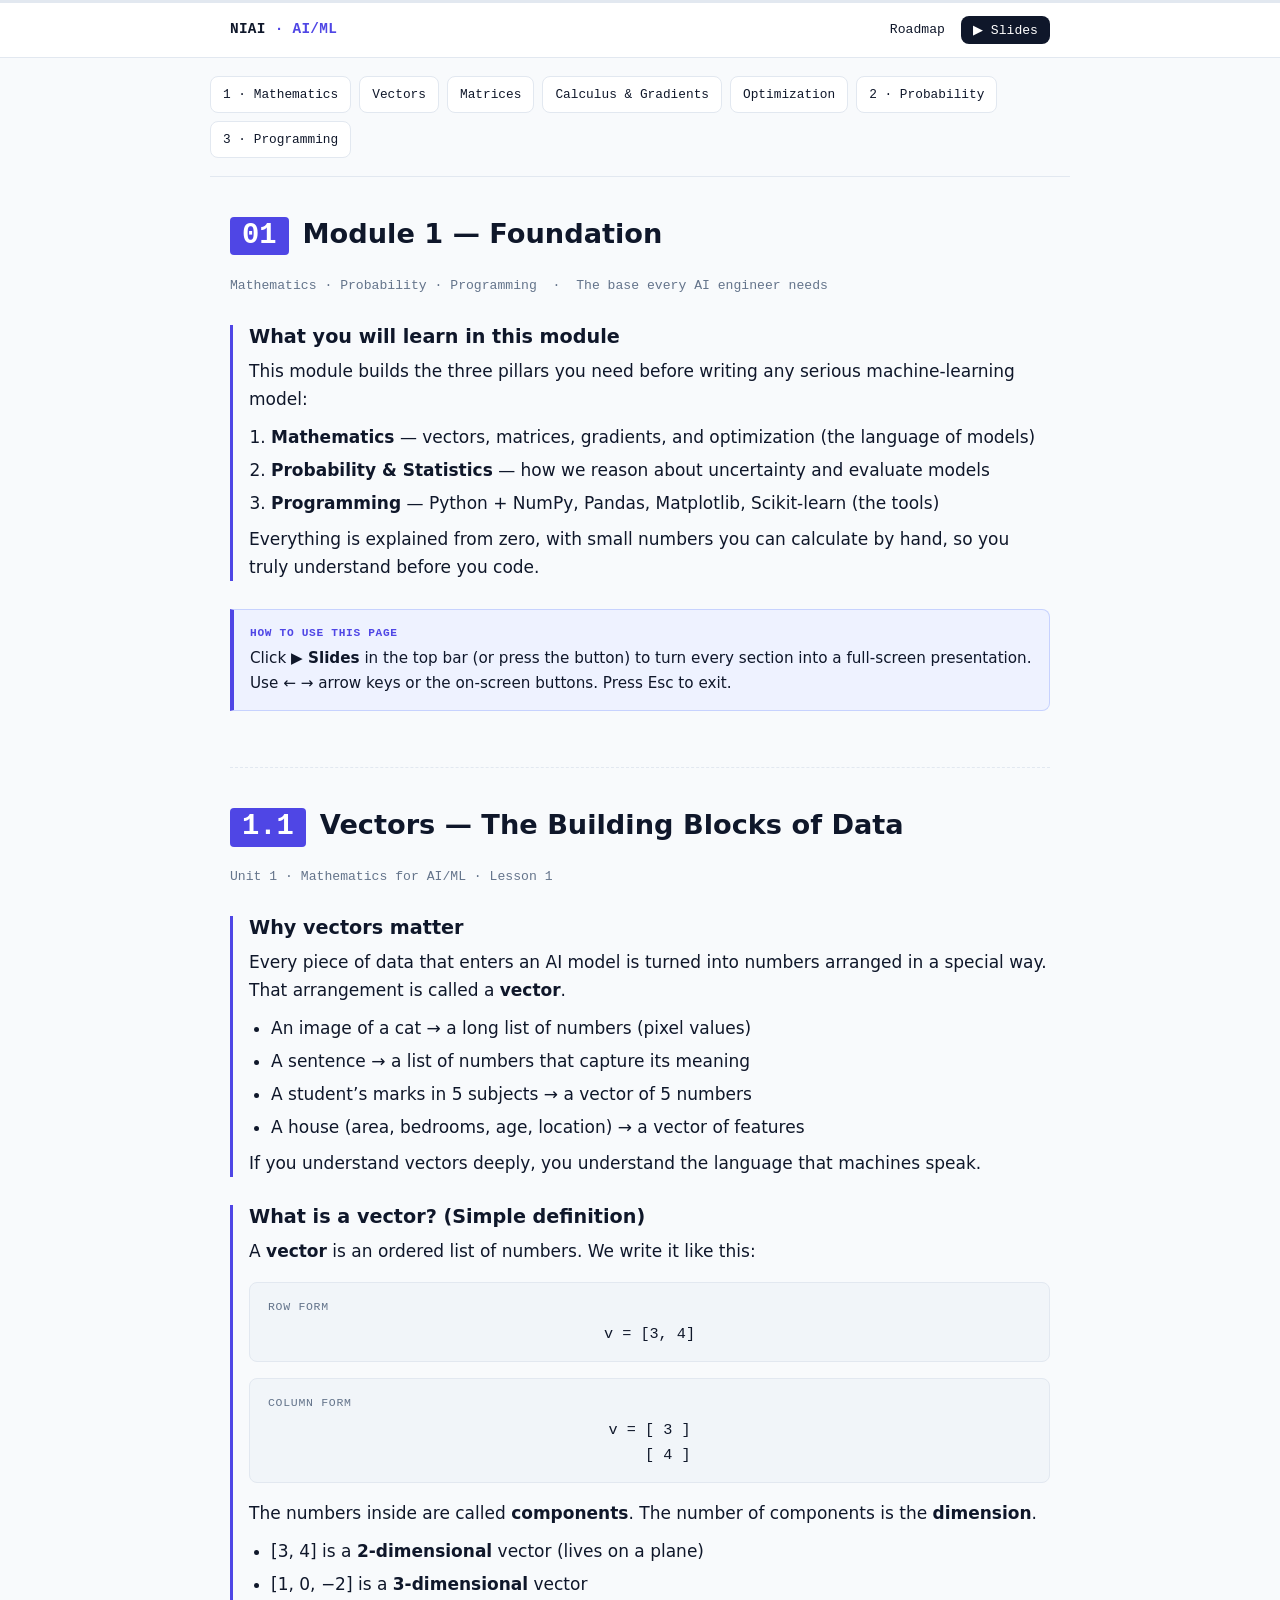
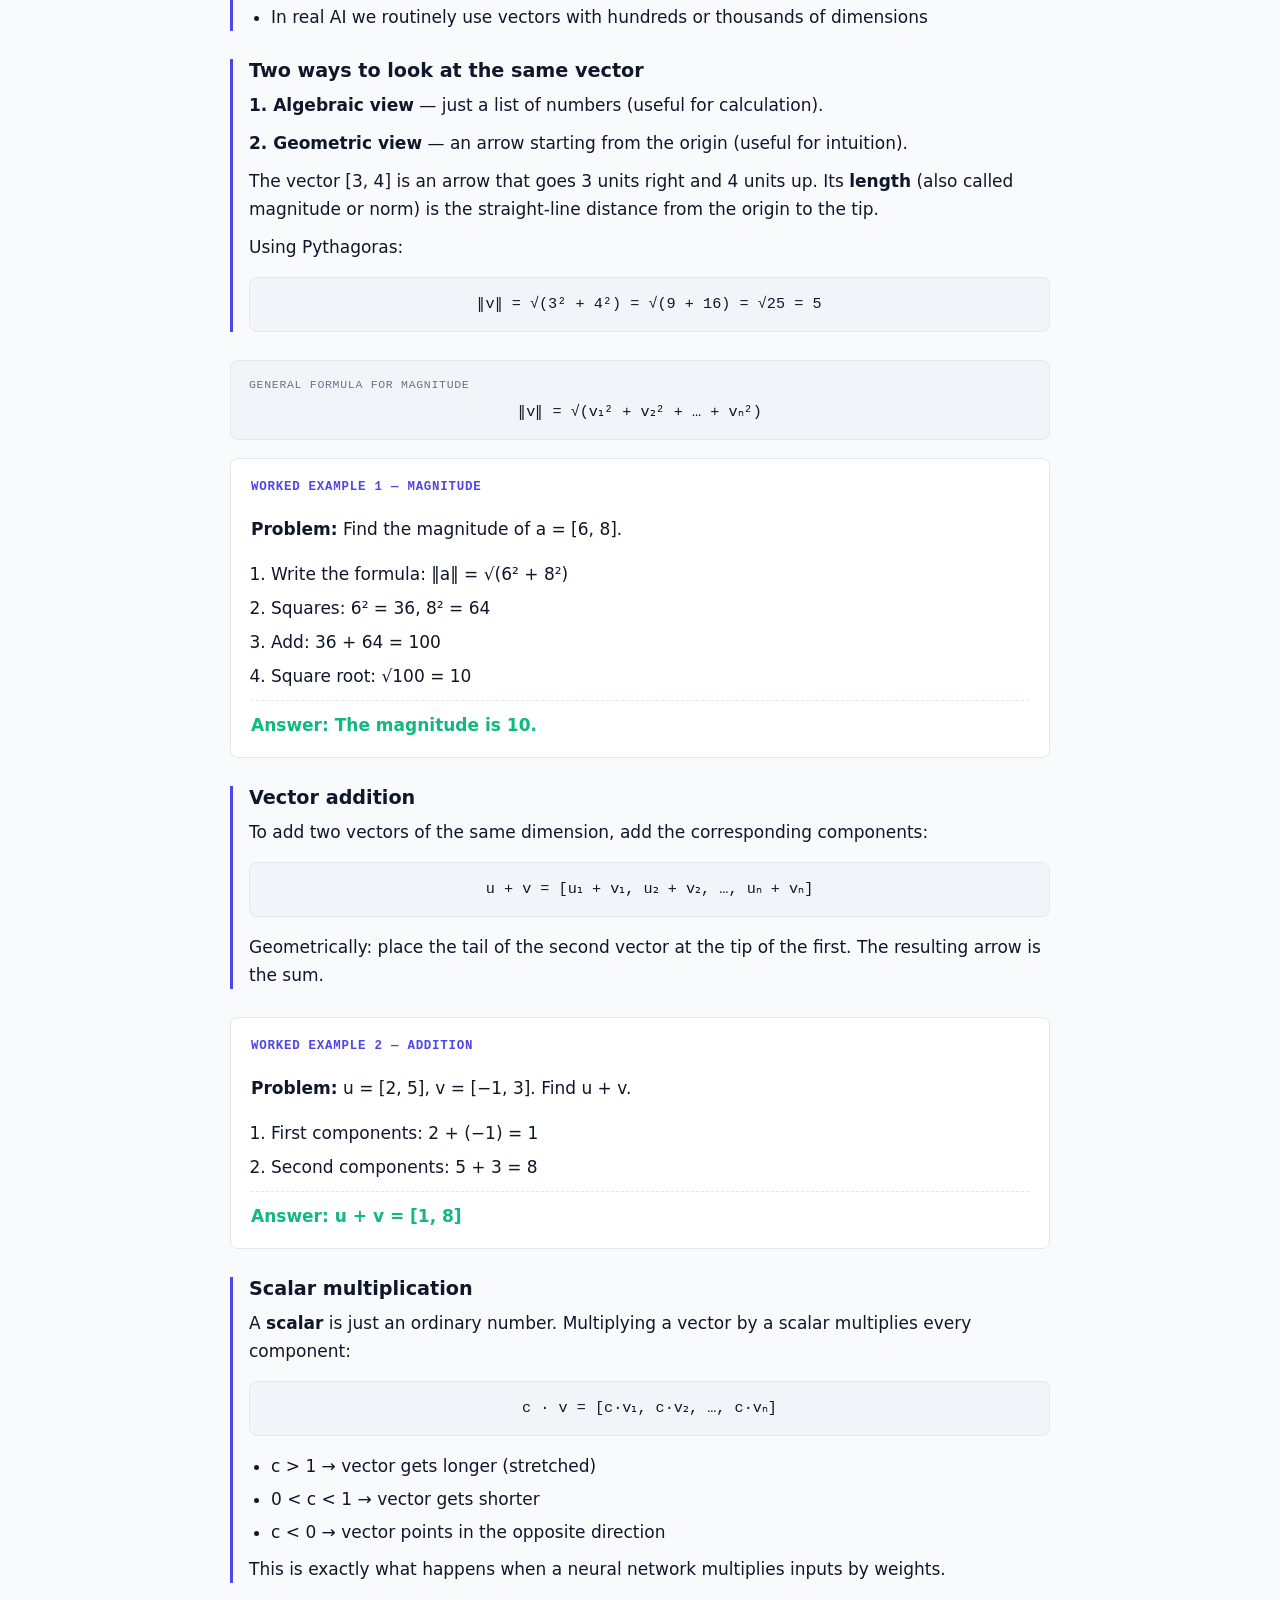
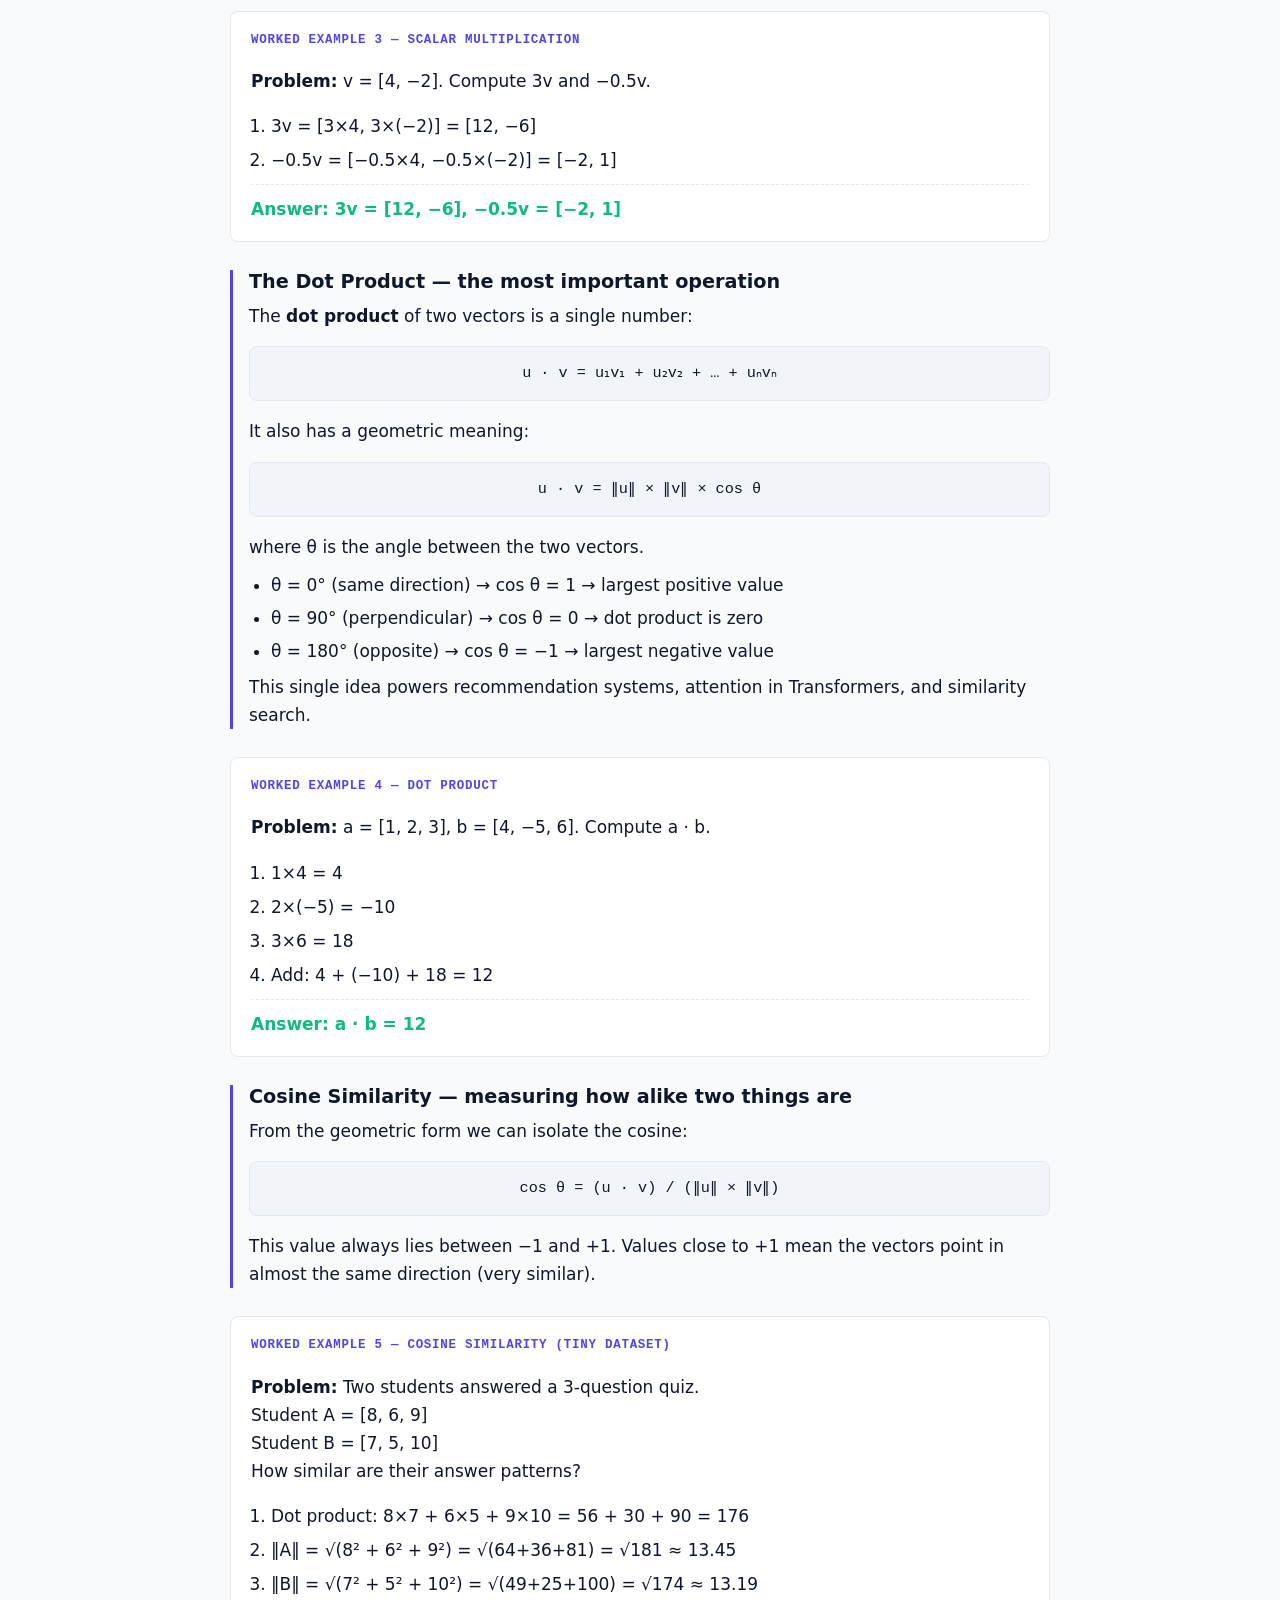
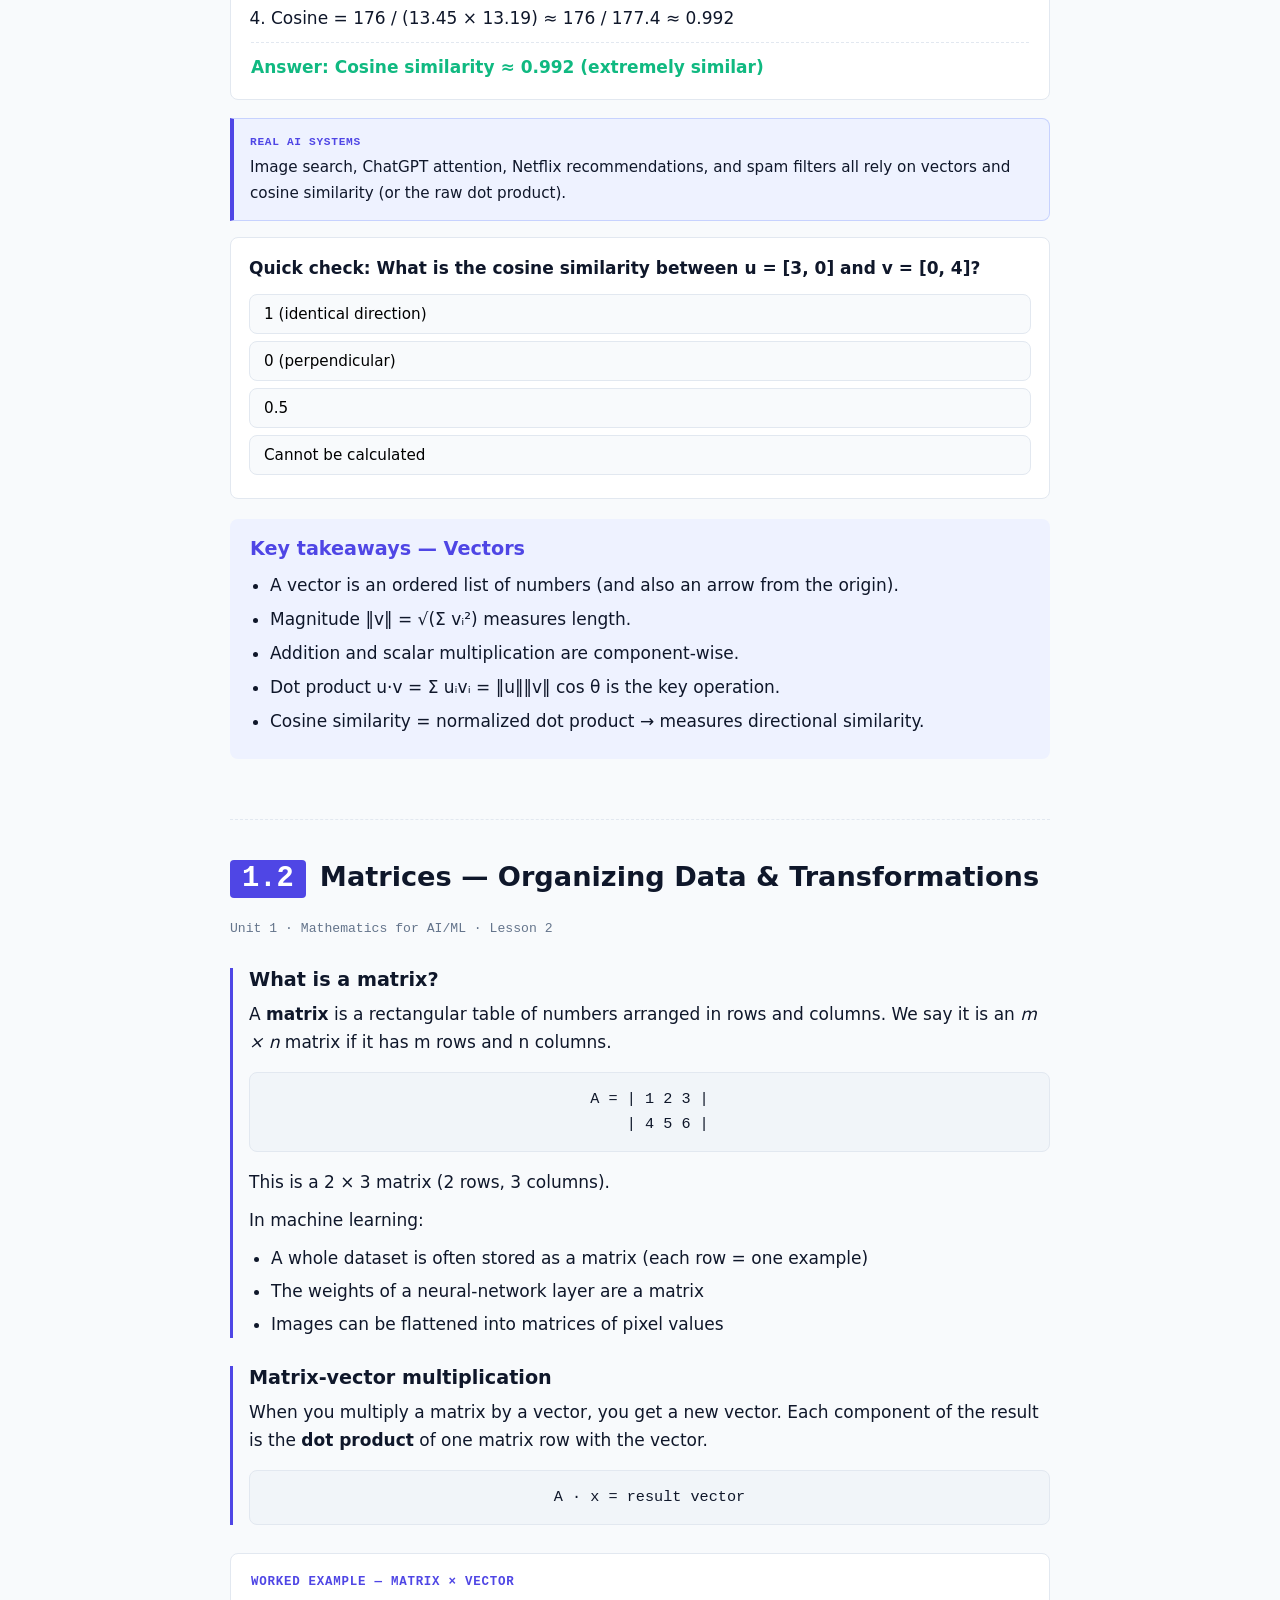
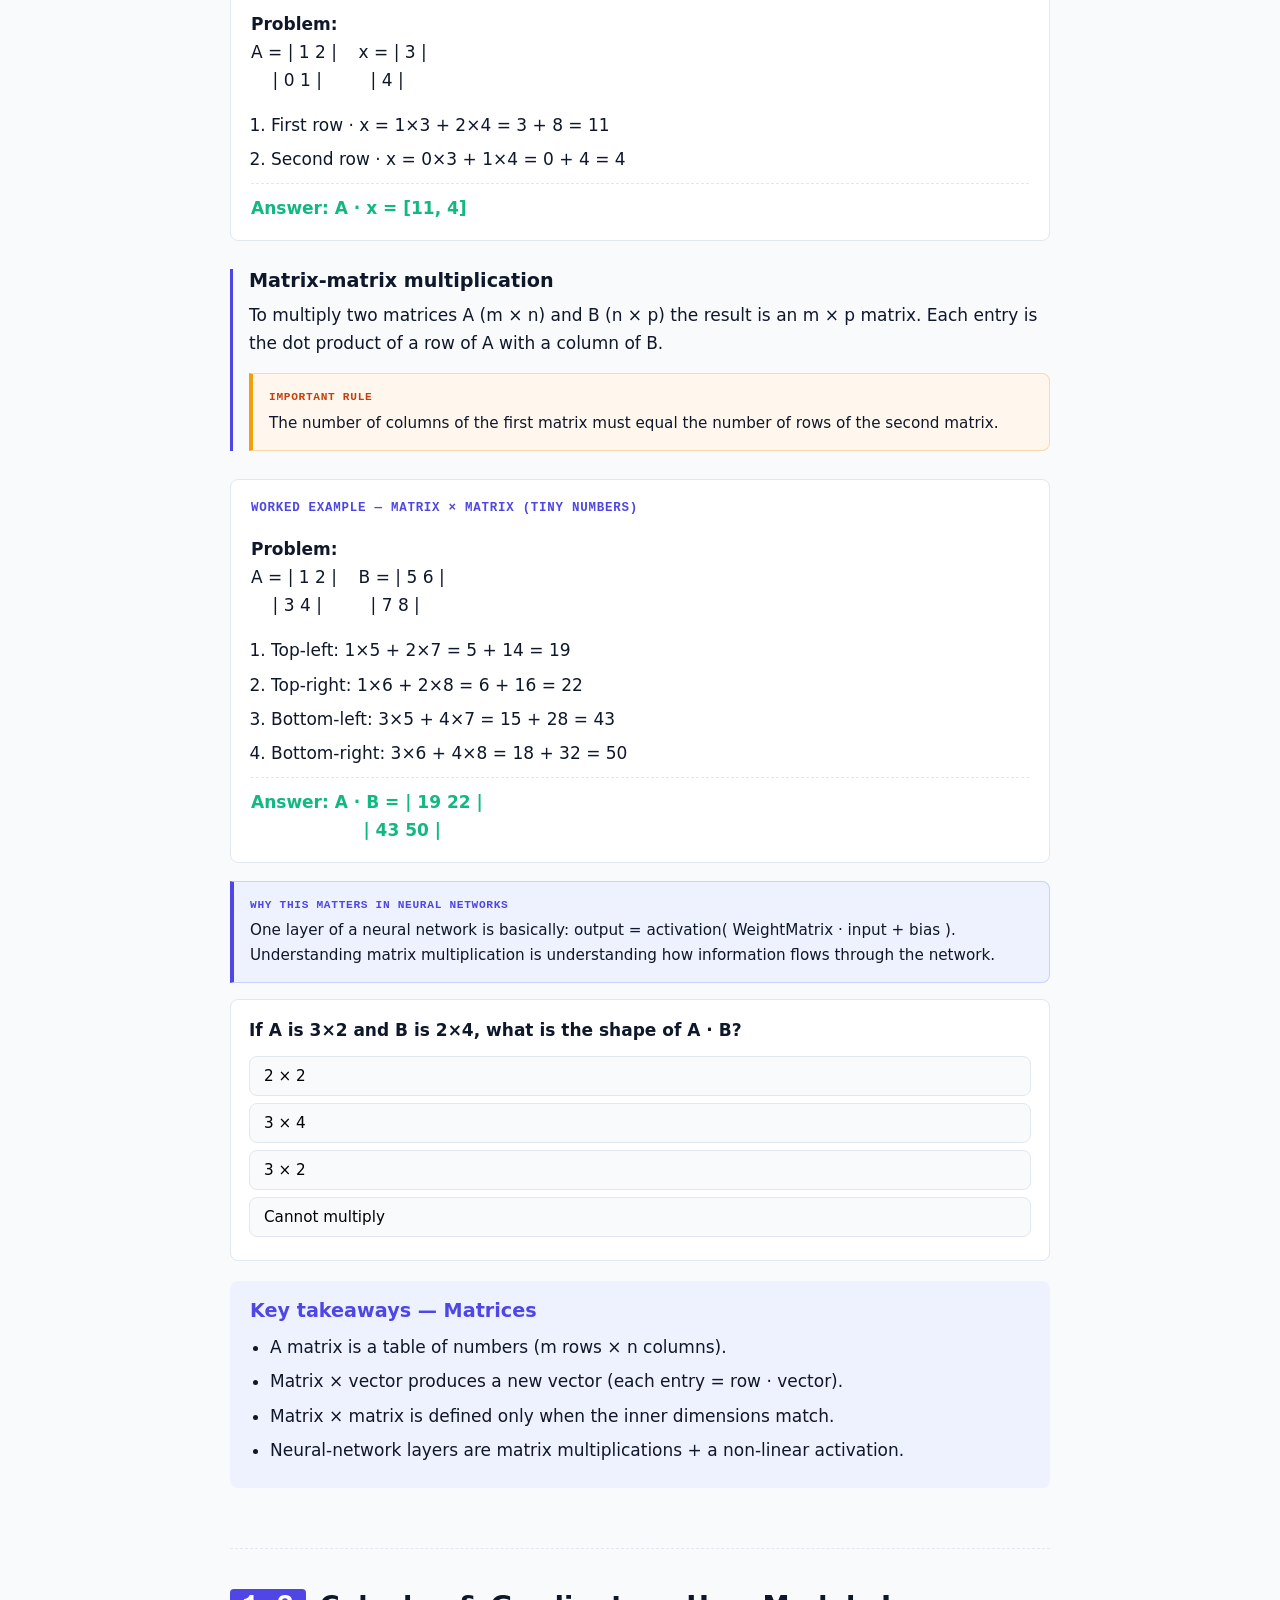
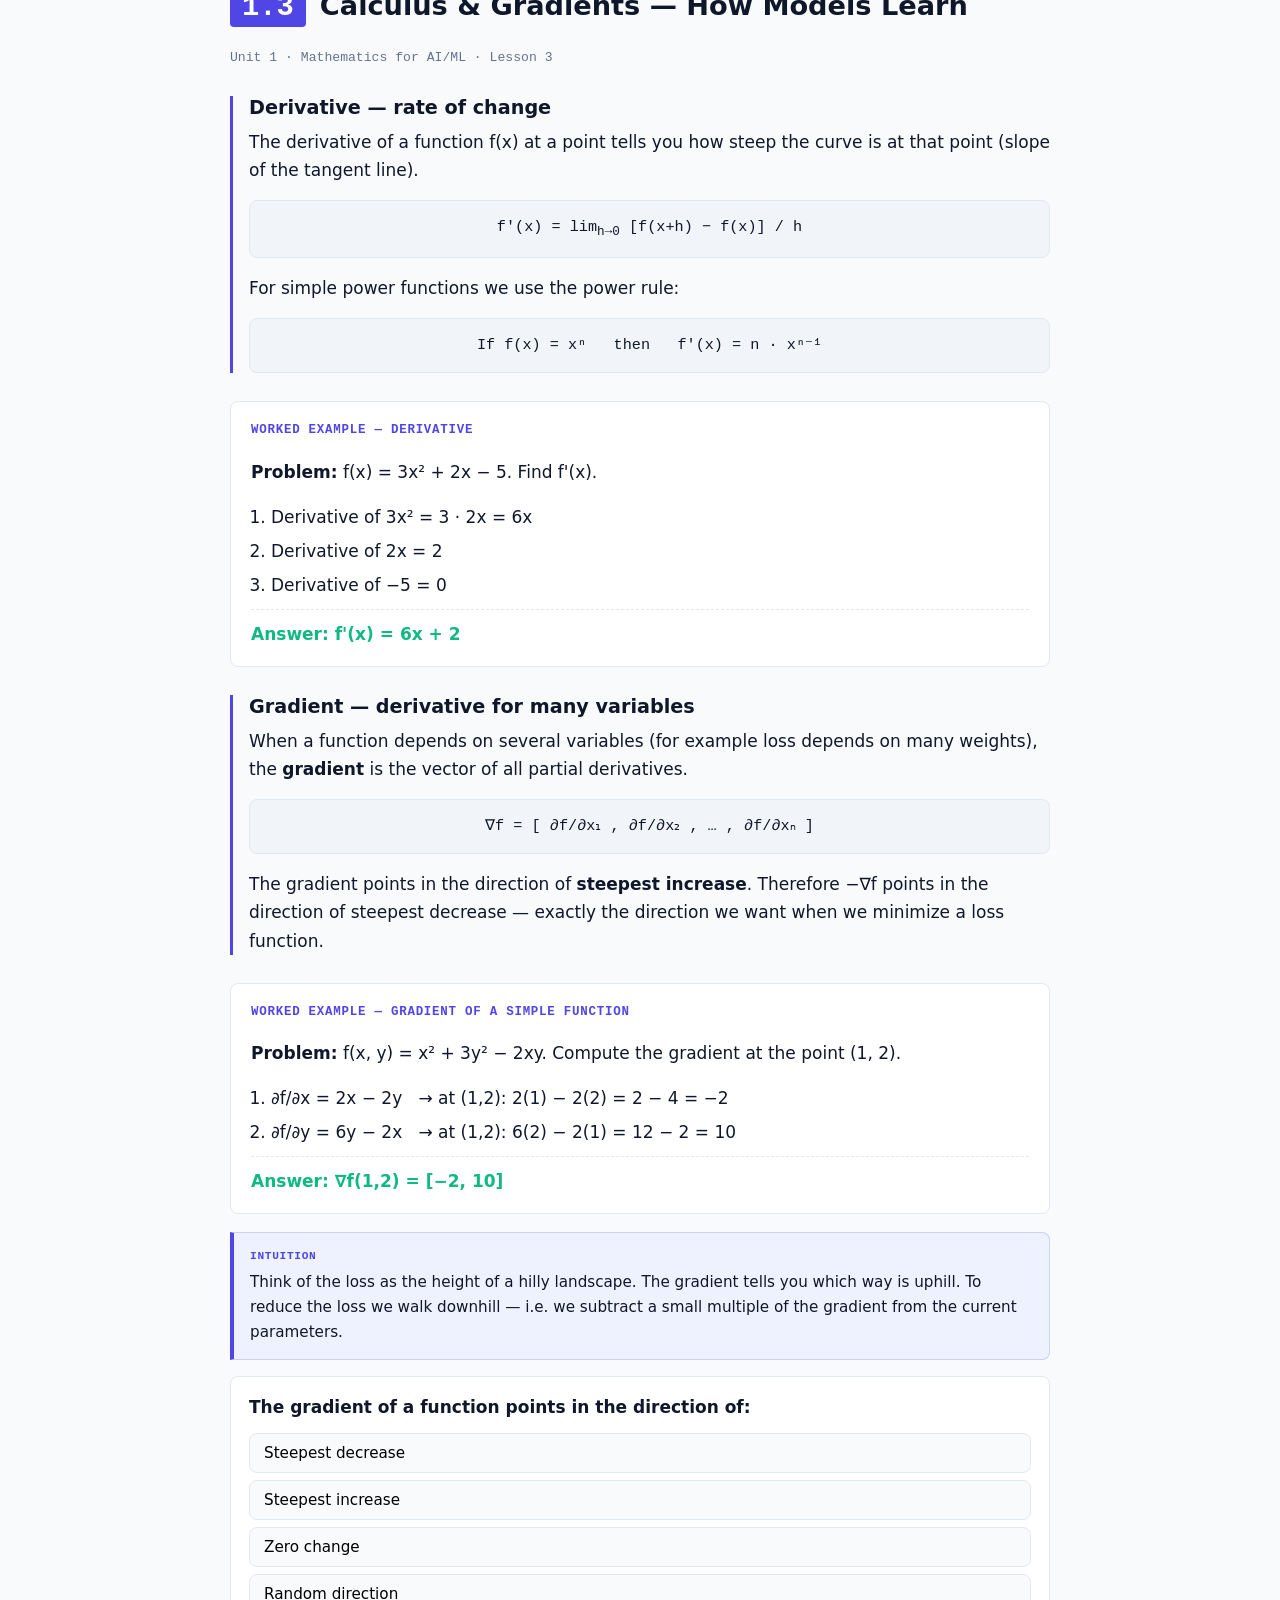
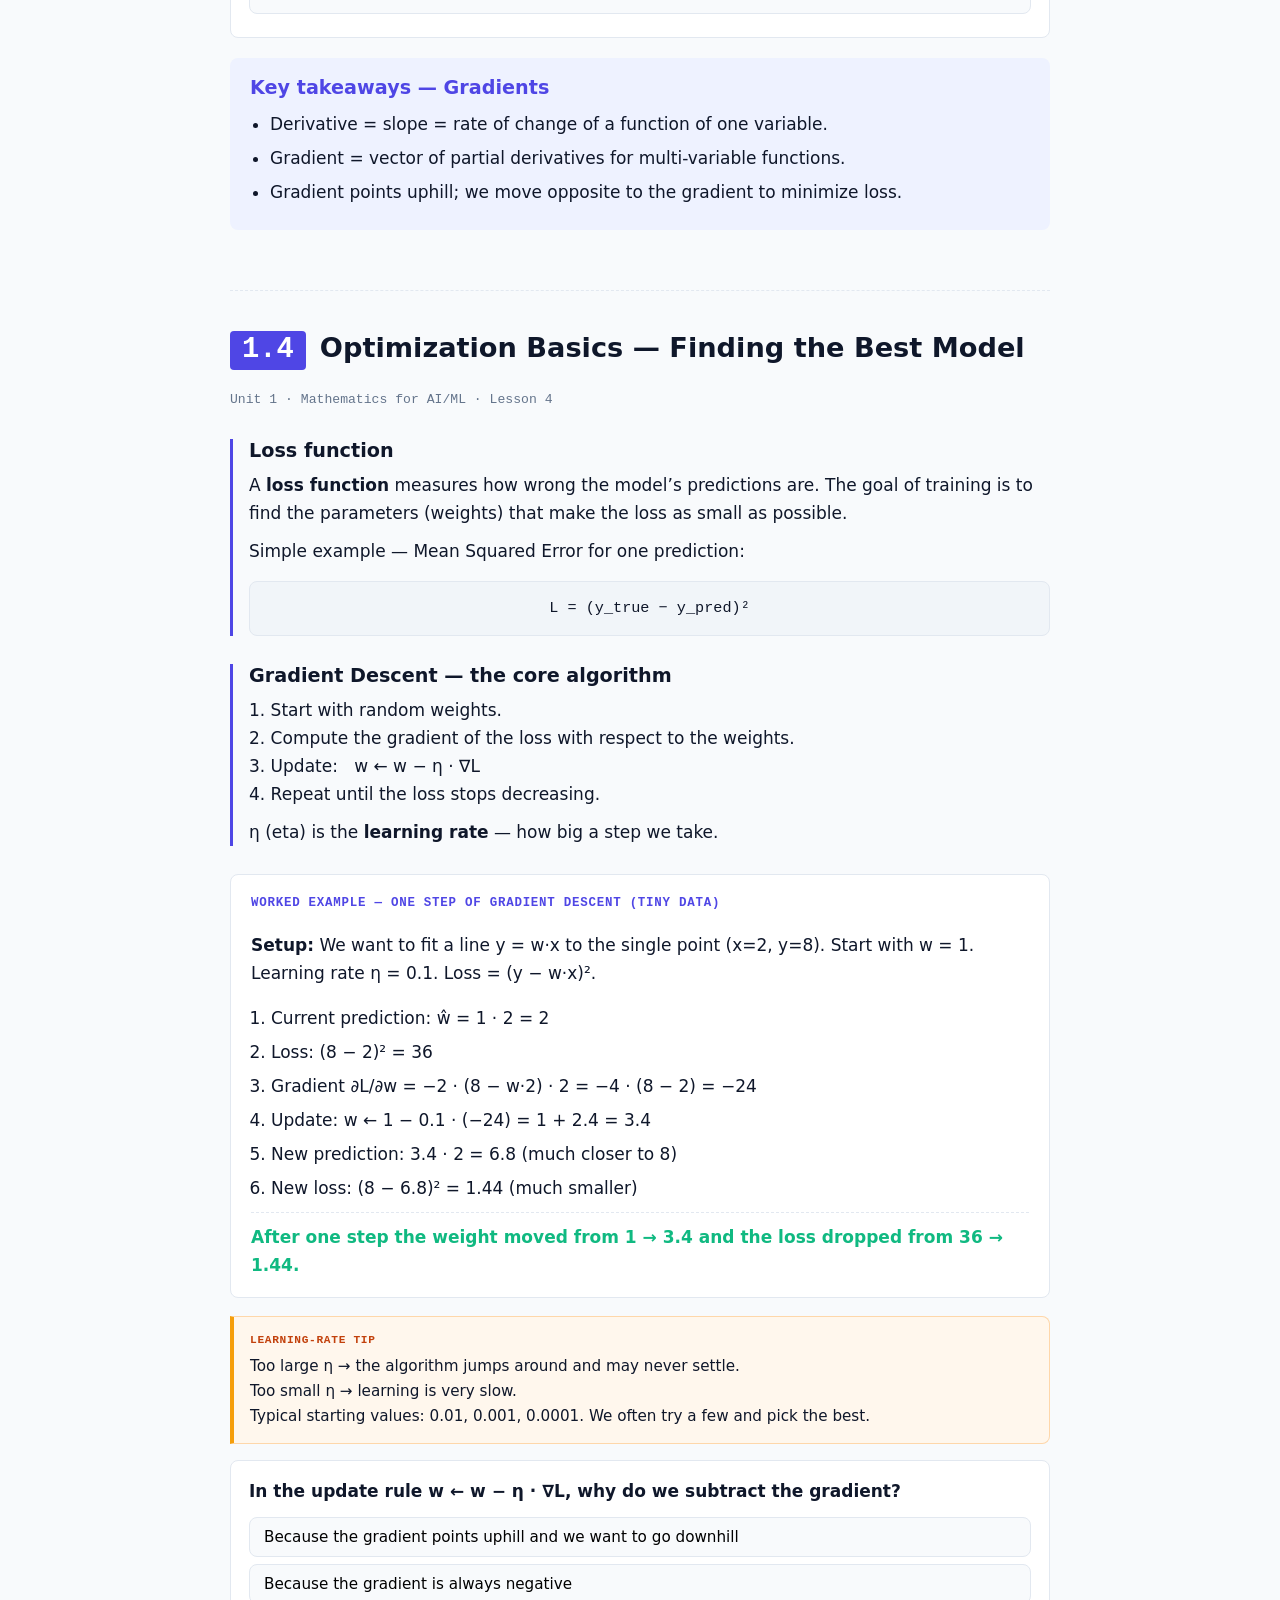
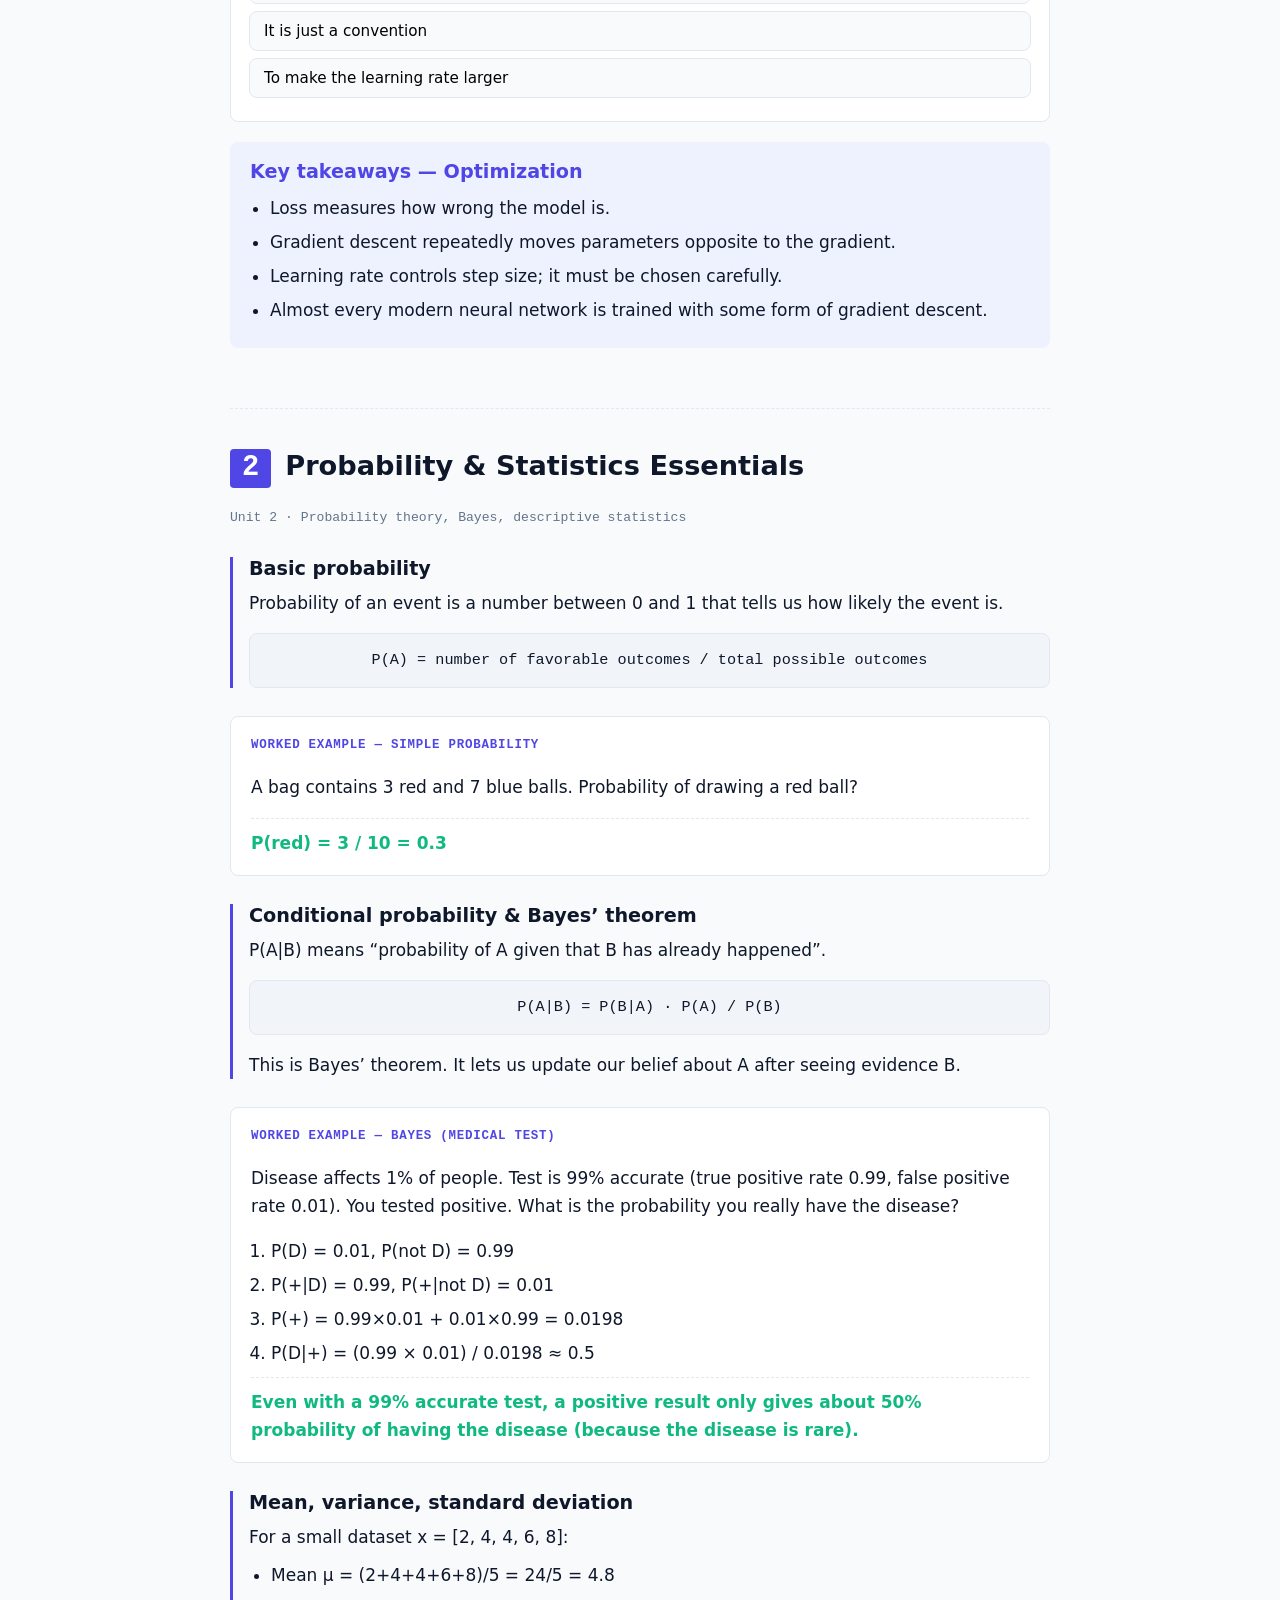
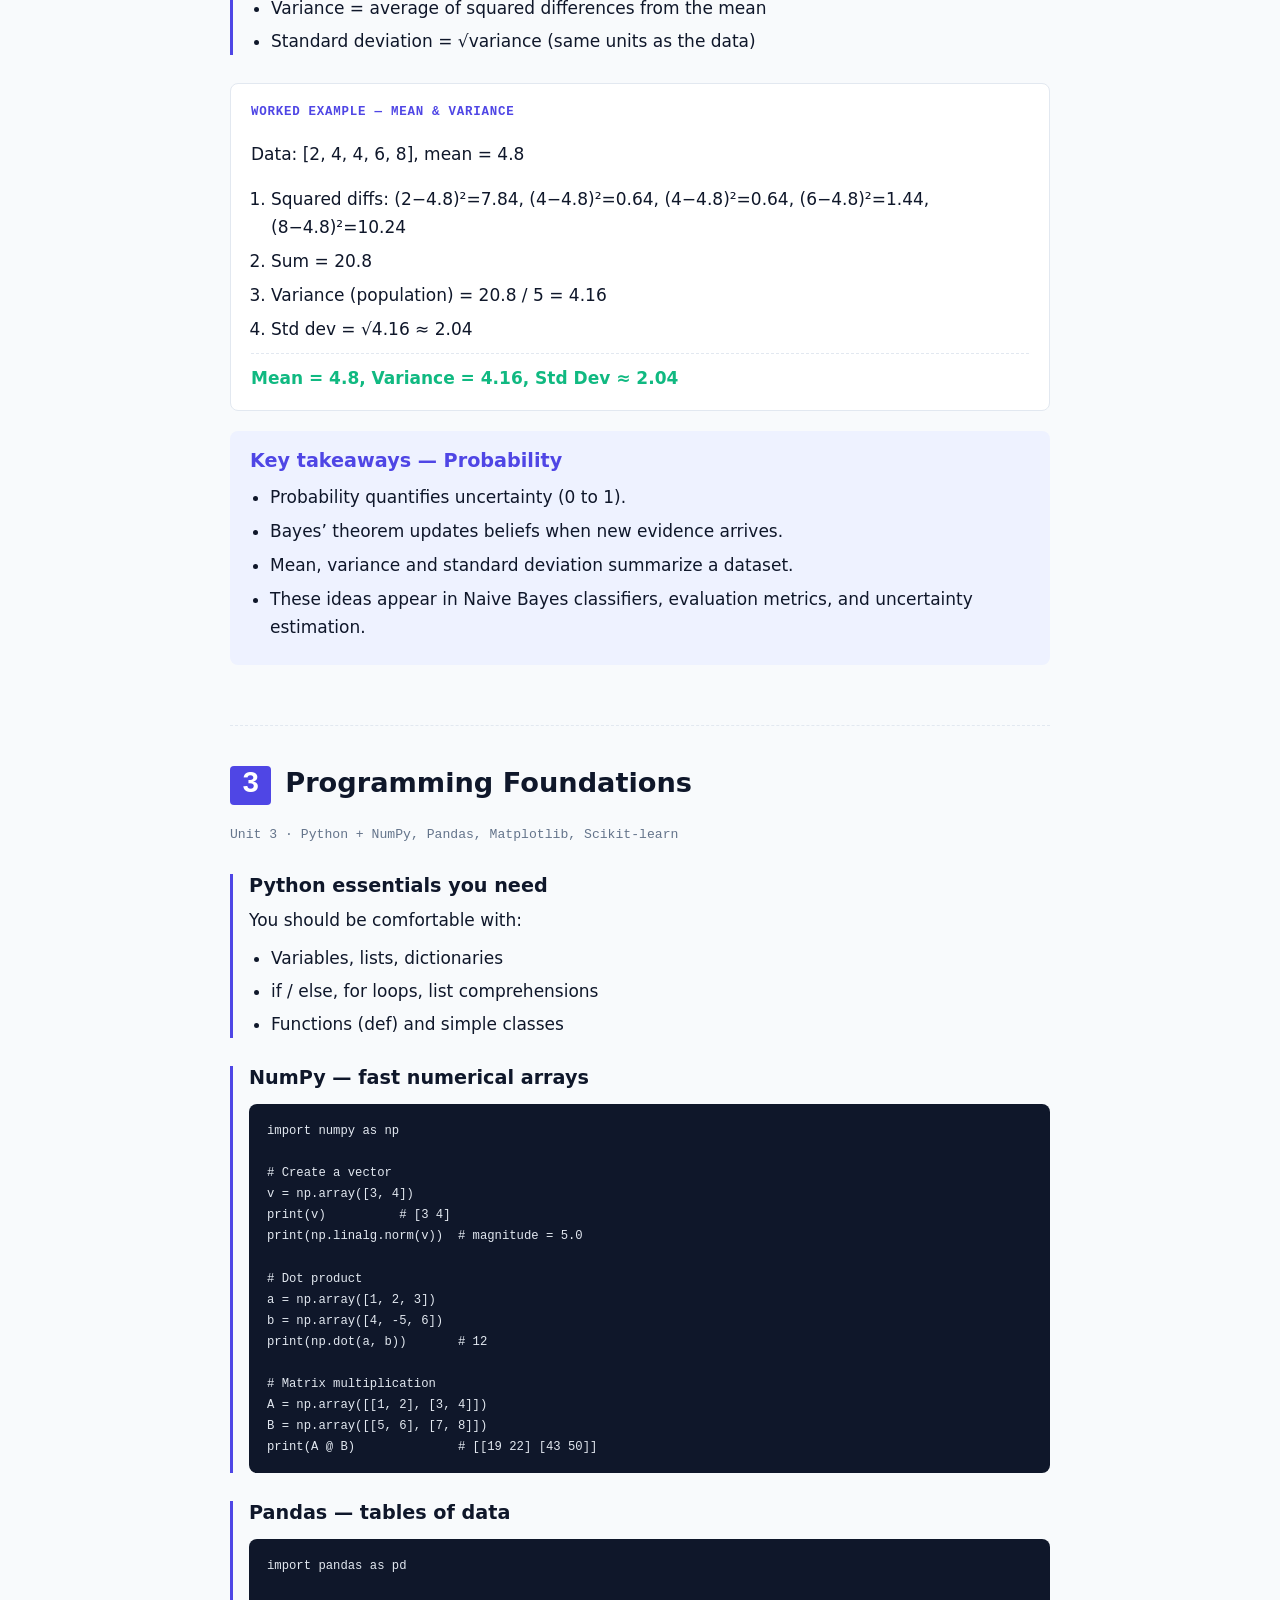
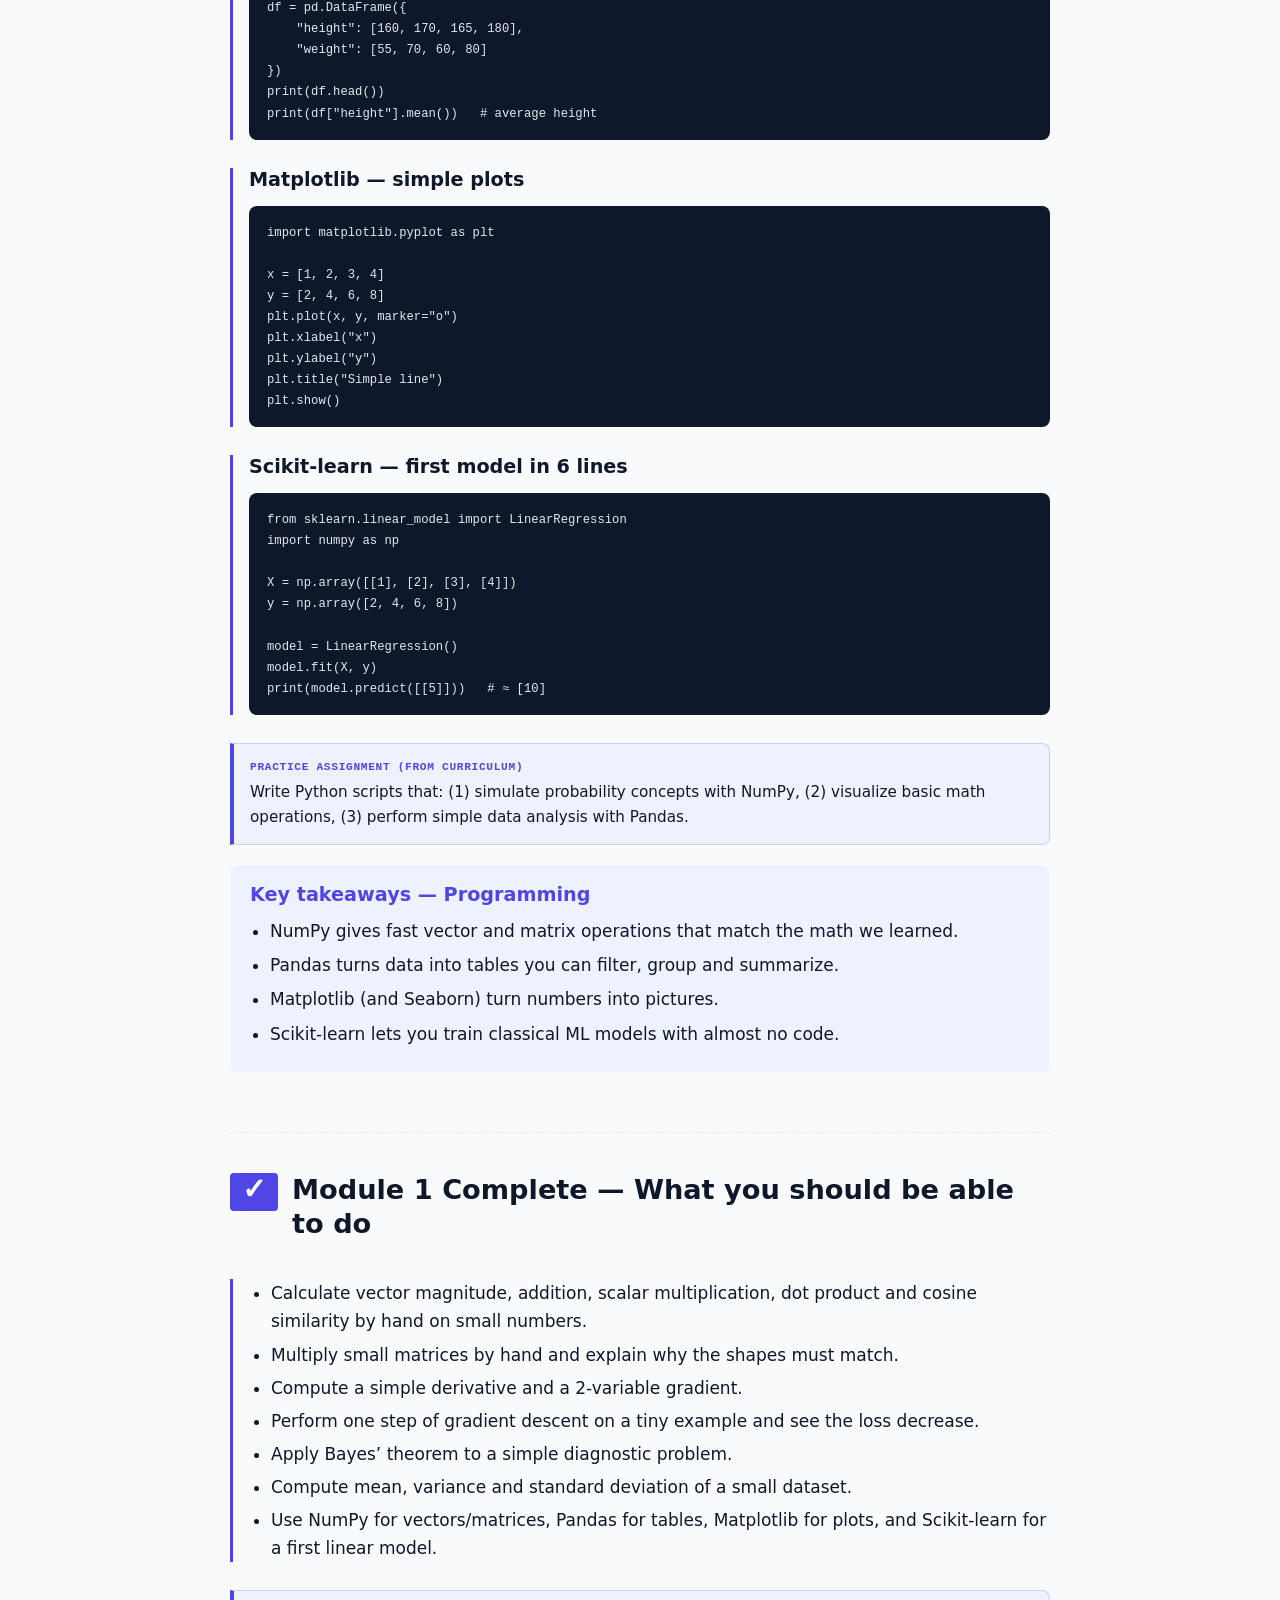
==== module1/index.html @ 9f404986 "Initial commit: NIAI AI/ML course Module 1 Foundation" ====
<!DOCTYPE html>
<html lang="en">
<head>
  <meta charset="UTF-8">
  <meta name="viewport" content="width=device-width, initial-scale=1.0">
  <title>Module 1 — Foundation | NIAI AI/ML Course</title>
  <meta name="description" content="Module 1 Foundation: Mathematics for AI/ML, Probability & Statistics, Programming Foundations. Detailed theory with numerical examples for beginners.">
  <link rel="stylesheet" href="../assets/css/style.css">
</head>
<body>

<div class="progress-track"><div class="progress-fill"></div></div>

<header class="topbar">
  <div class="wrap">
    <a class="brand" href="../index.html">NIAI<span> · AI/ML</span></a>
    <nav class="topnav">
      <a href="../index.html">Roadmap</a>
      <button class="topnav-btn" id="slideModeToggle">▶ Slides</button>
    </nav>
  </div>
</header>

<nav class="daynav wrap">
  <a href="#math">1 · Mathematics</a>
  <a href="#vectors">Vectors</a>
  <a href="#matrices">Matrices</a>
  <a href="#calculus">Calculus &amp; Gradients</a>
  <a href="#optimization">Optimization</a>
  <a href="#probability">2 · Probability</a>
  <a href="#programming">3 · Programming</a>
</nav>

<main class="wrap">

  <!-- ========== INTRO ========== -->
  <section class="day-section" id="math">
    <div class="day-head">
      <span class="day-num">01</span>
      <h2>Module 1 — Foundation</h2>
    </div>
    <p class="day-sub">Mathematics · Probability · Programming &nbsp;·&nbsp; The base every AI engineer needs</p>

    <div class="topic">
      <h3>What you will learn in this module</h3>
      <p>This module builds the three pillars you need before writing any serious machine-learning model:</p>
      <ol>
        <li><strong>Mathematics</strong> — vectors, matrices, gradients, and optimization (the language of models)</li>
        <li><strong>Probability &amp; Statistics</strong> — how we reason about uncertainty and evaluate models</li>
        <li><strong>Programming</strong> — Python + NumPy, Pandas, Matplotlib, Scikit-learn (the tools)</li>
      </ol>
      <p>Everything is explained from zero, with small numbers you can calculate by hand, so you truly understand before you code.</p>
    </div>

    <div class="callout">
      <span class="tag">How to use this page</span>
      Click <strong>▶ Slides</strong> in the top bar (or press the button) to turn every section into a full-screen presentation. Use ← → arrow keys or the on-screen buttons. Press Esc to exit.
    </div>
  </section>

  <!-- ========== VECTORS ========== -->
  <section class="day-section" id="vectors">
    <div class="day-head">
      <span class="day-num">1.1</span>
      <h2>Vectors — The Building Blocks of Data</h2>
    </div>
    <p class="day-sub">Unit 1 · Mathematics for AI/ML · Lesson 1</p>

    <div class="topic">
      <h3>Why vectors matter</h3>
      <p>Every piece of data that enters an AI model is turned into numbers arranged in a special way. That arrangement is called a <strong>vector</strong>.</p>
      <ul>
        <li>An image of a cat → a long list of numbers (pixel values)</li>
        <li>A sentence → a list of numbers that capture its meaning</li>
        <li>A student’s marks in 5 subjects → a vector of 5 numbers</li>
        <li>A house (area, bedrooms, age, location) → a vector of features</li>
      </ul>
      <p>If you understand vectors deeply, you understand the language that machines speak.</p>
    </div>

    <div class="topic">
      <h3>What is a vector? (Simple definition)</h3>
      <p>A <strong>vector</strong> is an ordered list of numbers. We write it like this:</p>
      <div class="formula">
        <span class="label">Row form</span>
        v = [3, 4]
      </div>
      <div class="formula">
        <span class="label">Column form</span>
        v = [ 3 ]<br>&nbsp;&nbsp;&nbsp;&nbsp;[ 4 ]
      </div>
      <p>The numbers inside are called <strong>components</strong>. The number of components is the <strong>dimension</strong>.</p>
      <ul>
        <li>[3, 4] is a <strong>2-dimensional</strong> vector (lives on a plane)</li>
        <li>[1, 0, −2] is a <strong>3-dimensional</strong> vector</li>
        <li>In real AI we routinely use vectors with hundreds or thousands of dimensions</li>
      </ul>
    </div>

    <div class="topic">
      <h3>Two ways to look at the same vector</h3>
      <p><strong>1. Algebraic view</strong> — just a list of numbers (useful for calculation).</p>
      <p><strong>2. Geometric view</strong> — an arrow starting from the origin (useful for intuition).</p>
      <p>The vector [3, 4] is an arrow that goes 3 units right and 4 units up. Its <strong>length</strong> (also called magnitude or norm) is the straight-line distance from the origin to the tip.</p>
      <p>Using Pythagoras:</p>
      <div class="formula">
        ‖v‖ = √(3² + 4²) = √(9 + 16) = √25 = 5
      </div>
    </div>

    <div class="formula">
      <span class="label">General formula for magnitude</span>
      ‖v‖ = √(v₁² + v₂² + … + vₙ²)
    </div>

    <div class="worked">
      <div class="title">Worked Example 1 — Magnitude</div>
      <p><strong>Problem:</strong> Find the magnitude of a = [6, 8].</p>
      <ol class="steps">
        <li>Write the formula: ‖a‖ = √(6² + 8²)</li>
        <li>Squares: 6² = 36, 8² = 64</li>
        <li>Add: 36 + 64 = 100</li>
        <li>Square root: √100 = 10</li>
      </ol>
      <div class="answer">Answer: The magnitude is 10.</div>
    </div>

    <div class="topic">
      <h3>Vector addition</h3>
      <p>To add two vectors of the same dimension, add the corresponding components:</p>
      <div class="formula">
        u + v = [u₁ + v₁, u₂ + v₂, …, uₙ + vₙ]
      </div>
      <p>Geometrically: place the tail of the second vector at the tip of the first. The resulting arrow is the sum.</p>
    </div>

    <div class="worked">
      <div class="title">Worked Example 2 — Addition</div>
      <p><strong>Problem:</strong> u = [2, 5], v = [−1, 3]. Find u + v.</p>
      <ol class="steps">
        <li>First components: 2 + (−1) = 1</li>
        <li>Second components: 5 + 3 = 8</li>
      </ol>
      <div class="answer">Answer: u + v = [1, 8]</div>
    </div>

    <div class="topic">
      <h3>Scalar multiplication</h3>
      <p>A <strong>scalar</strong> is just an ordinary number. Multiplying a vector by a scalar multiplies every component:</p>
      <div class="formula">
        c · v = [c·v₁, c·v₂, …, c·vₙ]
      </div>
      <ul>
        <li>c &gt; 1 → vector gets longer (stretched)</li>
        <li>0 &lt; c &lt; 1 → vector gets shorter</li>
        <li>c &lt; 0 → vector points in the opposite direction</li>
      </ul>
      <p>This is exactly what happens when a neural network multiplies inputs by weights.</p>
    </div>

    <div class="worked">
      <div class="title">Worked Example 3 — Scalar Multiplication</div>
      <p><strong>Problem:</strong> v = [4, −2]. Compute 3v and −0.5v.</p>
      <ol class="steps">
        <li>3v = [3×4, 3×(−2)] = [12, −6]</li>
        <li>−0.5v = [−0.5×4, −0.5×(−2)] = [−2, 1]</li>
      </ol>
      <div class="answer">Answer: 3v = [12, −6], −0.5v = [−2, 1]</div>
    </div>

    <div class="topic">
      <h3>The Dot Product — the most important operation</h3>
      <p>The <strong>dot product</strong> of two vectors is a single number:</p>
      <div class="formula">
        u · v = u₁v₁ + u₂v₂ + … + uₙvₙ
      </div>
      <p>It also has a geometric meaning:</p>
      <div class="formula">
        u · v = ‖u‖ × ‖v‖ × cos θ
      </div>
      <p>where θ is the angle between the two vectors.</p>
      <ul>
        <li>θ = 0° (same direction) → cos θ = 1 → largest positive value</li>
        <li>θ = 90° (perpendicular) → cos θ = 0 → dot product is zero</li>
        <li>θ = 180° (opposite) → cos θ = −1 → largest negative value</li>
      </ul>
      <p>This single idea powers recommendation systems, attention in Transformers, and similarity search.</p>
    </div>

    <div class="worked">
      <div class="title">Worked Example 4 — Dot Product</div>
      <p><strong>Problem:</strong> a = [1, 2, 3], b = [4, −5, 6]. Compute a · b.</p>
      <ol class="steps">
        <li>1×4 = 4</li>
        <li>2×(−5) = −10</li>
        <li>3×6 = 18</li>
        <li>Add: 4 + (−10) + 18 = 12</li>
      </ol>
      <div class="answer">Answer: a · b = 12</div>
    </div>

    <div class="topic">
      <h3>Cosine Similarity — measuring how alike two things are</h3>
      <p>From the geometric form we can isolate the cosine:</p>
      <div class="formula">
        cos θ = (u · v) / (‖u‖ × ‖v‖)
      </div>
      <p>This value always lies between −1 and +1. Values close to +1 mean the vectors point in almost the same direction (very similar).</p>
    </div>

    <div class="worked">
      <div class="title">Worked Example 5 — Cosine Similarity (tiny dataset)</div>
      <p><strong>Problem:</strong> Two students answered a 3-question quiz.<br>
        Student A = [8, 6, 9]<br>
        Student B = [7, 5, 10]<br>
        How similar are their answer patterns?</p>
      <ol class="steps">
        <li>Dot product: 8×7 + 6×5 + 9×10 = 56 + 30 + 90 = 176</li>
        <li>‖A‖ = √(8² + 6² + 9²) = √(64+36+81) = √181 ≈ 13.45</li>
        <li>‖B‖ = √(7² + 5² + 10²) = √(49+25+100) = √174 ≈ 13.19</li>
        <li>Cosine = 176 / (13.45 × 13.19) ≈ 176 / 177.4 ≈ 0.992</li>
      </ol>
      <div class="answer">Answer: Cosine similarity ≈ 0.992 (extremely similar)</div>
    </div>

    <div class="callout">
      <span class="tag">Real AI systems</span>
      Image search, ChatGPT attention, Netflix recommendations, and spam filters all rely on vectors and cosine similarity (or the raw dot product).
    </div>

    <div class="mcq">
      <p class="q">Quick check: What is the cosine similarity between u = [3, 0] and v = [0, 4]?</p>
      <button class="mcq-opt" data-correct="false">1 (identical direction)</button>
      <button class="mcq-opt" data-correct="true">0 (perpendicular)</button>
      <button class="mcq-opt" data-correct="false">0.5</button>
      <button class="mcq-opt" data-correct="false">Cannot be calculated</button>
    </div>

    <div class="takeaways">
      <h3>Key takeaways — Vectors</h3>
      <ul>
        <li>A vector is an ordered list of numbers (and also an arrow from the origin).</li>
        <li>Magnitude ‖v‖ = √(Σ vᵢ²) measures length.</li>
        <li>Addition and scalar multiplication are component-wise.</li>
        <li>Dot product u·v = Σ uᵢvᵢ = ‖u‖‖v‖ cos θ is the key operation.</li>
        <li>Cosine similarity = normalized dot product → measures directional similarity.</li>
      </ul>
    </div>
  </section>

  <!-- ========== MATRICES ========== -->
  <section class="day-section" id="matrices">
    <div class="day-head">
      <span class="day-num">1.2</span>
      <h2>Matrices — Organizing Data &amp; Transformations</h2>
    </div>
    <p class="day-sub">Unit 1 · Mathematics for AI/ML · Lesson 2</p>

    <div class="topic">
      <h3>What is a matrix?</h3>
      <p>A <strong>matrix</strong> is a rectangular table of numbers arranged in rows and columns. We say it is an <em>m × n</em> matrix if it has m rows and n columns.</p>
      <div class="formula">
        A = | 1  2  3 |<br>
        &nbsp;&nbsp;&nbsp;&nbsp;| 4  5  6 |
      </div>
      <p>This is a 2 × 3 matrix (2 rows, 3 columns).</p>
      <p>In machine learning:</p>
      <ul>
        <li>A whole dataset is often stored as a matrix (each row = one example)</li>
        <li>The weights of a neural-network layer are a matrix</li>
        <li>Images can be flattened into matrices of pixel values</li>
      </ul>
    </div>

    <div class="topic">
      <h3>Matrix-vector multiplication</h3>
      <p>When you multiply a matrix by a vector, you get a new vector. Each component of the result is the <strong>dot product</strong> of one matrix row with the vector.</p>
      <div class="formula">
        A · x = result vector
      </div>
    </div>

    <div class="worked">
      <div class="title">Worked Example — Matrix × Vector</div>
      <p><strong>Problem:</strong><br>
        A = | 1  2 | &nbsp;&nbsp; x = | 3 |<br>
        &nbsp;&nbsp;&nbsp;&nbsp;| 0  1 | &nbsp;&nbsp;&nbsp;&nbsp;&nbsp;&nbsp;&nbsp;&nbsp;| 4 |</p>
      <ol class="steps">
        <li>First row · x = 1×3 + 2×4 = 3 + 8 = 11</li>
        <li>Second row · x = 0×3 + 1×4 = 0 + 4 = 4</li>
      </ol>
      <div class="answer">Answer: A · x = [11, 4]</div>
    </div>

    <div class="topic">
      <h3>Matrix-matrix multiplication</h3>
      <p>To multiply two matrices A (m × n) and B (n × p) the result is an m × p matrix. Each entry is the dot product of a row of A with a column of B.</p>
      <div class="callout warn">
        <span class="tag">Important rule</span>
        The number of columns of the first matrix must equal the number of rows of the second matrix.
      </div>
    </div>

    <div class="worked">
      <div class="title">Worked Example — Matrix × Matrix (tiny numbers)</div>
      <p><strong>Problem:</strong><br>
        A = | 1  2 | &nbsp;&nbsp; B = | 5  6 |<br>
        &nbsp;&nbsp;&nbsp;&nbsp;| 3  4 | &nbsp;&nbsp;&nbsp;&nbsp;&nbsp;&nbsp;&nbsp;&nbsp;| 7  8 |</p>
      <ol class="steps">
        <li>Top-left: 1×5 + 2×7 = 5 + 14 = 19</li>
        <li>Top-right: 1×6 + 2×8 = 6 + 16 = 22</li>
        <li>Bottom-left: 3×5 + 4×7 = 15 + 28 = 43</li>
        <li>Bottom-right: 3×6 + 4×8 = 18 + 32 = 50</li>
      </ol>
      <div class="answer">Answer: A · B = | 19  22 |<br>&nbsp;&nbsp;&nbsp;&nbsp;&nbsp;&nbsp;&nbsp;&nbsp;&nbsp;&nbsp;&nbsp;&nbsp;&nbsp;&nbsp;&nbsp;&nbsp;&nbsp;&nbsp;&nbsp;| 43  50 |</div>
    </div>

    <div class="callout">
      <span class="tag">Why this matters in neural networks</span>
      One layer of a neural network is basically: output = activation( WeightMatrix · input + bias ). Understanding matrix multiplication is understanding how information flows through the network.
    </div>

    <div class="mcq">
      <p class="q">If A is 3×2 and B is 2×4, what is the shape of A · B?</p>
      <button class="mcq-opt" data-correct="false">2 × 2</button>
      <button class="mcq-opt" data-correct="true">3 × 4</button>
      <button class="mcq-opt" data-correct="false">3 × 2</button>
      <button class="mcq-opt" data-correct="false">Cannot multiply</button>
    </div>

    <div class="takeaways">
      <h3>Key takeaways — Matrices</h3>
      <ul>
        <li>A matrix is a table of numbers (m rows × n columns).</li>
        <li>Matrix × vector produces a new vector (each entry = row · vector).</li>
        <li>Matrix × matrix is defined only when the inner dimensions match.</li>
        <li>Neural-network layers are matrix multiplications + a non-linear activation.</li>
      </ul>
    </div>
  </section>

  <!-- ========== CALCULUS & GRADIENTS ========== -->
  <section class="day-section" id="calculus">
    <div class="day-head">
      <span class="day-num">1.3</span>
      <h2>Calculus &amp; Gradients — How Models Learn</h2>
    </div>
    <p class="day-sub">Unit 1 · Mathematics for AI/ML · Lesson 3</p>

    <div class="topic">
      <h3>Derivative — rate of change</h3>
      <p>The derivative of a function f(x) at a point tells you how steep the curve is at that point (slope of the tangent line).</p>
      <div class="formula">
        f'(x) = lim<sub>h→0</sub> [f(x+h) − f(x)] / h
      </div>
      <p>For simple power functions we use the power rule:</p>
      <div class="formula">
        If f(x) = xⁿ &nbsp; then &nbsp; f'(x) = n · xⁿ⁻¹
      </div>
    </div>

    <div class="worked">
      <div class="title">Worked Example — Derivative</div>
      <p><strong>Problem:</strong> f(x) = 3x² + 2x − 5. Find f'(x).</p>
      <ol class="steps">
        <li>Derivative of 3x² = 3 · 2x = 6x</li>
        <li>Derivative of 2x = 2</li>
        <li>Derivative of −5 = 0</li>
      </ol>
      <div class="answer">Answer: f'(x) = 6x + 2</div>
    </div>

    <div class="topic">
      <h3>Gradient — derivative for many variables</h3>
      <p>When a function depends on several variables (for example loss depends on many weights), the <strong>gradient</strong> is the vector of all partial derivatives.</p>
      <div class="formula">
        ∇f = [ ∂f/∂x₁ , ∂f/∂x₂ , … , ∂f/∂xₙ ]
      </div>
      <p>The gradient points in the direction of <strong>steepest increase</strong>. Therefore −∇f points in the direction of steepest decrease — exactly the direction we want when we minimize a loss function.</p>
    </div>

    <div class="worked">
      <div class="title">Worked Example — Gradient of a simple function</div>
      <p><strong>Problem:</strong> f(x, y) = x² + 3y² − 2xy. Compute the gradient at the point (1, 2).</p>
      <ol class="steps">
        <li>∂f/∂x = 2x − 2y &nbsp; → at (1,2): 2(1) − 2(2) = 2 − 4 = −2</li>
        <li>∂f/∂y = 6y − 2x &nbsp; → at (1,2): 6(2) − 2(1) = 12 − 2 = 10</li>
      </ol>
      <div class="answer">Answer: ∇f(1,2) = [−2, 10]</div>
    </div>

    <div class="callout">
      <span class="tag">Intuition</span>
      Think of the loss as the height of a hilly landscape. The gradient tells you which way is uphill. To reduce the loss we walk downhill — i.e. we subtract a small multiple of the gradient from the current parameters.
    </div>

    <div class="mcq">
      <p class="q">The gradient of a function points in the direction of:</p>
      <button class="mcq-opt" data-correct="false">Steepest decrease</button>
      <button class="mcq-opt" data-correct="true">Steepest increase</button>
      <button class="mcq-opt" data-correct="false">Zero change</button>
      <button class="mcq-opt" data-correct="false">Random direction</button>
    </div>

    <div class="takeaways">
      <h3>Key takeaways — Gradients</h3>
      <ul>
        <li>Derivative = slope = rate of change of a function of one variable.</li>
        <li>Gradient = vector of partial derivatives for multi-variable functions.</li>
        <li>Gradient points uphill; we move opposite to the gradient to minimize loss.</li>
      </ul>
    </div>
  </section>

  <!-- ========== OPTIMIZATION ========== -->
  <section class="day-section" id="optimization">
    <div class="day-head">
      <span class="day-num">1.4</span>
      <h2>Optimization Basics — Finding the Best Model</h2>
    </div>
    <p class="day-sub">Unit 1 · Mathematics for AI/ML · Lesson 4</p>

    <div class="topic">
      <h3>Loss function</h3>
      <p>A <strong>loss function</strong> measures how wrong the model’s predictions are. The goal of training is to find the parameters (weights) that make the loss as small as possible.</p>
      <p>Simple example — Mean Squared Error for one prediction:</p>
      <div class="formula">
        L = (y_true − y_pred)²
      </div>
    </div>

    <div class="topic">
      <h3>Gradient Descent — the core algorithm</h3>
      <p>1. Start with random weights.<br>
         2. Compute the gradient of the loss with respect to the weights.<br>
         3. Update: &nbsp; w ← w − η · ∇L<br>
         4. Repeat until the loss stops decreasing.</p>
      <p>η (eta) is the <strong>learning rate</strong> — how big a step we take.</p>
    </div>

    <div class="worked">
      <div class="title">Worked Example — One step of gradient descent (tiny data)</div>
      <p><strong>Setup:</strong> We want to fit a line y = w·x to the single point (x=2, y=8). Start with w = 1. Learning rate η = 0.1. Loss = (y − w·x)².</p>
      <ol class="steps">
        <li>Current prediction: ŵ = 1 · 2 = 2</li>
        <li>Loss: (8 − 2)² = 36</li>
        <li>Gradient ∂L/∂w = −2 · (8 − w·2) · 2 = −4 · (8 − 2) = −24</li>
        <li>Update: w ← 1 − 0.1 · (−24) = 1 + 2.4 = 3.4</li>
        <li>New prediction: 3.4 · 2 = 6.8 (much closer to 8)</li>
        <li>New loss: (8 − 6.8)² = 1.44 (much smaller)</li>
      </ol>
      <div class="answer">After one step the weight moved from 1 → 3.4 and the loss dropped from 36 → 1.44.</div>
    </div>

    <div class="callout warn">
      <span class="tag">Learning-rate tip</span>
      Too large η → the algorithm jumps around and may never settle.<br>
      Too small η → learning is very slow.<br>
      Typical starting values: 0.01, 0.001, 0.0001. We often try a few and pick the best.
    </div>

    <div class="mcq">
      <p class="q">In the update rule w ← w − η · ∇L, why do we subtract the gradient?</p>
      <button class="mcq-opt" data-correct="true">Because the gradient points uphill and we want to go downhill</button>
      <button class="mcq-opt" data-correct="false">Because the gradient is always negative</button>
      <button class="mcq-opt" data-correct="false">It is just a convention</button>
      <button class="mcq-opt" data-correct="false">To make the learning rate larger</button>
    </div>

    <div class="takeaways">
      <h3>Key takeaways — Optimization</h3>
      <ul>
        <li>Loss measures how wrong the model is.</li>
        <li>Gradient descent repeatedly moves parameters opposite to the gradient.</li>
        <li>Learning rate controls step size; it must be chosen carefully.</li>
        <li>Almost every modern neural network is trained with some form of gradient descent.</li>
      </ul>
    </div>
  </section>

  <!-- ========== PROBABILITY ========== -->
  <section class="day-section" id="probability">
    <div class="day-head">
      <span class="day-num">2</span>
      <h2>Probability &amp; Statistics Essentials</h2>
    </div>
    <p class="day-sub">Unit 2 · Probability theory, Bayes, descriptive statistics</p>

    <div class="topic">
      <h3>Basic probability</h3>
      <p>Probability of an event is a number between 0 and 1 that tells us how likely the event is.</p>
      <div class="formula">
        P(A) = number of favorable outcomes / total possible outcomes
      </div>
    </div>

    <div class="worked">
      <div class="title">Worked Example — Simple probability</div>
      <p>A bag contains 3 red and 7 blue balls. Probability of drawing a red ball?</p>
      <div class="answer">P(red) = 3 / 10 = 0.3</div>
    </div>

    <div class="topic">
      <h3>Conditional probability &amp; Bayes’ theorem</h3>
      <p>P(A|B) means “probability of A given that B has already happened”.</p>
      <div class="formula">
        P(A|B) = P(B|A) · P(A) / P(B)
      </div>
      <p>This is Bayes’ theorem. It lets us update our belief about A after seeing evidence B.</p>
    </div>

    <div class="worked">
      <div class="title">Worked Example — Bayes (medical test)</div>
      <p>Disease affects 1% of people. Test is 99% accurate (true positive rate 0.99, false positive rate 0.01). You tested positive. What is the probability you really have the disease?</p>
      <ol class="steps">
        <li>P(D) = 0.01, P(not D) = 0.99</li>
        <li>P(+|D) = 0.99, P(+|not D) = 0.01</li>
        <li>P(+) = 0.99×0.01 + 0.01×0.99 = 0.0198</li>
        <li>P(D|+) = (0.99 × 0.01) / 0.0198 ≈ 0.5</li>
      </ol>
      <div class="answer">Even with a 99% accurate test, a positive result only gives about 50% probability of having the disease (because the disease is rare).</div>
    </div>

    <div class="topic">
      <h3>Mean, variance, standard deviation</h3>
      <p>For a small dataset x = [2, 4, 4, 6, 8]:</p>
      <ul>
        <li>Mean μ = (2+4+4+6+8)/5 = 24/5 = 4.8</li>
        <li>Variance = average of squared differences from the mean</li>
        <li>Standard deviation = √variance (same units as the data)</li>
      </ul>
    </div>

    <div class="worked">
      <div class="title">Worked Example — Mean &amp; Variance</div>
      <p>Data: [2, 4, 4, 6, 8], mean = 4.8</p>
      <ol class="steps">
        <li>Squared diffs: (2−4.8)²=7.84, (4−4.8)²=0.64, (4−4.8)²=0.64, (6−4.8)²=1.44, (8−4.8)²=10.24</li>
        <li>Sum = 20.8</li>
        <li>Variance (population) = 20.8 / 5 = 4.16</li>
        <li>Std dev = √4.16 ≈ 2.04</li>
      </ol>
      <div class="answer">Mean = 4.8, Variance = 4.16, Std Dev ≈ 2.04</div>
    </div>

    <div class="takeaways">
      <h3>Key takeaways — Probability</h3>
      <ul>
        <li>Probability quantifies uncertainty (0 to 1).</li>
        <li>Bayes’ theorem updates beliefs when new evidence arrives.</li>
        <li>Mean, variance and standard deviation summarize a dataset.</li>
        <li>These ideas appear in Naive Bayes classifiers, evaluation metrics, and uncertainty estimation.</li>
      </ul>
    </div>
  </section>

  <!-- ========== PROGRAMMING ========== -->
  <section class="day-section" id="programming">
    <div class="day-head">
      <span class="day-num">3</span>
      <h2>Programming Foundations</h2>
    </div>
    <p class="day-sub">Unit 3 · Python + NumPy, Pandas, Matplotlib, Scikit-learn</p>

    <div class="topic">
      <h3>Python essentials you need</h3>
      <p>You should be comfortable with:</p>
      <ul>
        <li>Variables, lists, dictionaries</li>
        <li>if / else, for loops, list comprehensions</li>
        <li>Functions (def) and simple classes</li>
      </ul>
    </div>

    <div class="topic">
      <h3>NumPy — fast numerical arrays</h3>
      <pre><code>import numpy as np

# Create a vector
v = np.array([3, 4])
print(v)          # [3 4]
print(np.linalg.norm(v))  # magnitude = 5.0

# Dot product
a = np.array([1, 2, 3])
b = np.array([4, -5, 6])
print(np.dot(a, b))       # 12

# Matrix multiplication
A = np.array([[1, 2], [3, 4]])
B = np.array([[5, 6], [7, 8]])
print(A @ B)              # [[19 22] [43 50]]
</code></pre>
    </div>

    <div class="topic">
      <h3>Pandas — tables of data</h3>
      <pre><code>import pandas as pd

df = pd.DataFrame({
    "height": [160, 170, 165, 180],
    "weight": [55, 70, 60, 80]
})
print(df.head())
print(df["height"].mean())   # average height
</code></pre>
    </div>

    <div class="topic">
      <h3>Matplotlib — simple plots</h3>
      <pre><code>import matplotlib.pyplot as plt

x = [1, 2, 3, 4]
y = [2, 4, 6, 8]
plt.plot(x, y, marker="o")
plt.xlabel("x")
plt.ylabel("y")
plt.title("Simple line")
plt.show()
</code></pre>
    </div>

    <div class="topic">
      <h3>Scikit-learn — first model in 6 lines</h3>
      <pre><code>from sklearn.linear_model import LinearRegression
import numpy as np

X = np.array([[1], [2], [3], [4]])
y = np.array([2, 4, 6, 8])

model = LinearRegression()
model.fit(X, y)
print(model.predict([[5]]))   # ≈ [10]
</code></pre>
    </div>

    <div class="callout">
      <span class="tag">Practice assignment (from curriculum)</span>
      Write Python scripts that: (1) simulate probability concepts with NumPy, (2) visualize basic math operations, (3) perform simple data analysis with Pandas.
    </div>

    <div class="takeaways">
      <h3>Key takeaways — Programming</h3>
      <ul>
        <li>NumPy gives fast vector and matrix operations that match the math we learned.</li>
        <li>Pandas turns data into tables you can filter, group and summarize.</li>
        <li>Matplotlib (and Seaborn) turn numbers into pictures.</li>
        <li>Scikit-learn lets you train classical ML models with almost no code.</li>
      </ul>
    </div>
  </section>

  <!-- ========== MODULE SUMMARY ========== -->
  <section class="day-section">
    <div class="day-head">
      <span class="day-num">✓</span>
      <h2>Module 1 Complete — What you should be able to do</h2>
    </div>

    <div class="topic">
      <ul>
        <li>Calculate vector magnitude, addition, scalar multiplication, dot product and cosine similarity by hand on small numbers.</li>
        <li>Multiply small matrices by hand and explain why the shapes must match.</li>
        <li>Compute a simple derivative and a 2-variable gradient.</li>
        <li>Perform one step of gradient descent on a tiny example and see the loss decrease.</li>
        <li>Apply Bayes’ theorem to a simple diagnostic problem.</li>
        <li>Compute mean, variance and standard deviation of a small dataset.</li>
        <li>Use NumPy for vectors/matrices, Pandas for tables, Matplotlib for plots, and Scikit-learn for a first linear model.</li>
      </ul>
    </div>

    <div class="callout">
      <span class="tag">Next module</span>
      Module 2 — AI/ML and Cloud Platforms: real-world applications, the AI pipeline, and the cloud tools you will use for the rest of the course.
    </div>

    <p style="margin-top:32px;">
      <a href="../index.html">← Back to Roadmap</a>
    </p>
  </section>

</main>

<footer>
  <div class="wrap">
    <p>NIAI Module 1 — Foundation · Detailed theory + numerical examples · Static site ready for GitHub Pages</p>
  </div>
</footer>

<script src="../assets/js/main.js"></script>
</body>
</html>
---- assets/css/style.css ----
/* NIAI AI/ML Course — Simple clean design for GitHub Pages */

:root {
  --ink: #0f172a;
  --paper: #f8fafc;
  --card: #ffffff;
  --line: #e2e8f0;
  --primary: #4f46e5;
  --primary-dim: #6366f1;
  --accent: #0ea5e9;
  --success: #10b981;
  --warn: #f59e0b;
  --danger: #ef4444;
  --muted: #64748b;
  --code-bg: #0f172a;
  --code-ink: #e2e8f0;
  --code-accent: #a5b4fc;
  --font-display: "Segoe UI", system-ui, -apple-system, sans-serif;
  --font-body: "Segoe UI", system-ui, -apple-system, sans-serif;
  --font-mono: "SF Mono", "Cascadia Code", "Consolas", monospace;
  --max: 860px;
  --radius: 8px;
}

* { box-sizing: border-box; }
html { scroll-behavior: smooth; }
body {
  margin: 0;
  background: var(--paper);
  color: var(--ink);
  font-family: var(--font-body);
  font-size: 17px;
  line-height: 1.65;
  -webkit-font-smoothing: antialiased;
}
a { color: var(--primary); text-decoration-thickness: 1px; }
a:hover { color: var(--primary-dim); }
h1, h2, h3, h4 {
  font-family: var(--font-display);
  font-weight: 700;
  margin: 0 0 0.4em;
  line-height: 1.25;
}
h1 { font-size: clamp(1.9rem, 4.5vw, 2.6rem); }
h2 { font-size: clamp(1.35rem, 3vw, 1.7rem); }
h3 { font-size: 1.2rem; }
.wrap { max-width: var(--max); margin: 0 auto; padding: 0 20px; position: relative; z-index: 1; }

/* Top bar */
.topbar {
  border-bottom: 1px solid var(--line);
  background: var(--card);
  position: sticky; top: 0; z-index: 50;
}
.topbar .wrap {
  display: flex; align-items: center; justify-content: space-between;
  padding: 12px 20px;
}
.brand {
  font-family: var(--font-mono); font-weight: 600; font-size: 0.9rem;
  letter-spacing: 0.02em; color: var(--ink); text-decoration: none;
}
.brand span { color: var(--primary); }
.topnav { display: flex; align-items: center; gap: 8px; flex-wrap: wrap; }
.topnav a {
  font-family: var(--font-mono); font-size: 0.82rem;
  color: var(--ink); text-decoration: none; padding: 4px 8px;
}
.topnav a:hover { color: var(--primary); }
.topnav-btn {
  font-family: var(--font-mono); font-size: 0.82rem;
  background: var(--ink); color: #fff; border: none;
  padding: 6px 12px; border-radius: var(--radius); cursor: pointer;
}
.topnav-btn:hover { background: var(--primary); }

/* Hero */
.hero { padding: 48px 0 36px; border-bottom: 1px solid var(--line); }
.hero .eyebrow {
  font-family: var(--font-mono); font-size: 0.75rem;
  text-transform: uppercase; letter-spacing: 0.1em;
  color: var(--primary); margin-bottom: 10px;
}
.hero .lede { max-width: 620px; font-size: 1.05rem; color: var(--muted); }

/* Module cards on home */
.module-grid {
  display: grid;
  grid-template-columns: repeat(auto-fill, minmax(260px, 1fr));
  gap: 14px;
  padding: 36px 0 60px;
}
.module-card {
  background: var(--card);
  border: 1px solid var(--line);
  border-radius: var(--radius);
  padding: 20px;
  text-decoration: none; color: var(--ink);
  transition: border-color 0.15s, box-shadow 0.15s;
  display: flex; flex-direction: column; gap: 8px;
  min-height: 140px;
}
.module-card:hover {
  border-color: var(--primary);
  box-shadow: 0 4px 16px rgba(79, 70, 229, 0.1);
}
.module-card .num {
  font-family: var(--font-mono); font-size: 0.75rem;
  color: var(--primary); font-weight: 600;
}
.module-card h3 { margin: 0; font-size: 1.1rem; }
.module-card p { margin: 0; font-size: 0.9rem; color: var(--muted); flex: 1; }
.module-card .tag {
  font-family: var(--font-mono); font-size: 0.72rem;
  color: var(--primary); margin-top: 6px;
}

/* Day / unit navigation */
.daynav {
  display: flex; flex-wrap: wrap; gap: 8px;
  padding: 18px 0;
  border-bottom: 1px solid var(--line);
  position: sticky; top: 49px; background: var(--paper); z-index: 40;
}
.daynav a {
  font-family: var(--font-mono); font-size: 0.8rem;
  padding: 7px 12px;
  border: 1px solid var(--line);
  text-decoration: none; color: var(--ink);
  border-radius: var(--radius); background: var(--card);
}
.daynav a:hover, .daynav a.active {
  background: var(--ink); color: #fff; border-color: var(--ink);
}

/* Lesson sections */
.day-section { padding: 40px 0; border-bottom: 1px dashed var(--line); }
.day-section:last-of-type { border-bottom: none; }
.day-head { display: flex; align-items: baseline; gap: 14px; margin-bottom: 6px; }
.day-head .day-num {
  font-family: var(--font-mono); font-size: 1.8rem; font-weight: 700;
  color: #fff; background: var(--primary); padding: 2px 12px;
  border-radius: 4px; line-height: 1.2;
}
.day-sub {
  font-family: var(--font-mono); font-size: 0.82rem;
  color: var(--muted); margin-bottom: 24px;
}

.topic { margin: 28px 0; padding-left: 16px; border-left: 3px solid var(--primary); }
.topic h3 { margin-bottom: 8px; }
.topic p { margin: 0 0 10px; }
.topic ul, .topic ol { margin: 8px 0; padding-left: 22px; }
.topic li { margin-bottom: 5px; }

/* Callouts */
.callout {
  background: #eef2ff;
  border: 1px solid #c7d2fe;
  border-left: 4px solid var(--primary);
  padding: 14px 16px;
  margin: 16px 0;
  border-radius: 0 var(--radius) var(--radius) 0;
  font-size: 0.95rem;
}
.callout.warn {
  background: #fff7ed;
  border-color: #fed7aa;
  border-left-color: var(--warn);
}
.callout .tag {
  font-family: var(--font-mono); font-size: 0.7rem;
  text-transform: uppercase; letter-spacing: 0.06em;
  color: var(--primary); display: block; margin-bottom: 4px; font-weight: 600;
}
.callout.warn .tag { color: #c2410c; }

/* Formula box */
.formula {
  background: #f1f5f9;
  border: 1px solid var(--line);
  border-radius: var(--radius);
  padding: 14px 18px;
  margin: 16px 0;
  font-family: var(--font-mono);
  font-size: 0.95rem;
  text-align: center;
  overflow-x: auto;
}
.formula .label {
  font-size: 0.72rem; text-transform: uppercase; letter-spacing: 0.06em;
  color: var(--muted); display: block; margin-bottom: 6px; text-align: left;
}

/* Worked example */
.worked {
  background: var(--card);
  border: 1px solid var(--line);
  border-radius: var(--radius);
  padding: 18px 20px;
  margin: 18px 0;
}
.worked .title {
  font-family: var(--font-mono); font-size: 0.78rem;
  text-transform: uppercase; letter-spacing: 0.06em;
  color: var(--primary); font-weight: 600; margin-bottom: 8px;
}
.worked .steps { margin: 10px 0; padding-left: 20px; }
.worked .steps li { margin-bottom: 6px; }
.worked .answer {
  margin-top: 10px; padding-top: 10px;
  border-top: 1px dashed var(--line);
  font-weight: 600; color: var(--success);
}

/* Code */
pre {
  background: var(--code-bg);
  color: var(--code-ink);
  font-family: var(--font-mono);
  font-size: 0.85rem;
  padding: 16px 18px;
  overflow-x: auto;
  border-radius: var(--radius);
  margin: 14px 0;
  line-height: 1.55;
}
code {
  font-family: var(--font-mono);
  background: #e2e8f0;
  padding: 1px 5px;
  border-radius: 3px;
  font-size: 0.9em;
}
pre code { background: none; padding: 0; color: inherit; }

/* MCQ */
.mcq {
  background: var(--card);
  border: 1px solid var(--line);
  border-radius: var(--radius);
  padding: 16px 18px;
  margin: 16px 0;
}
.mcq p.q { font-weight: 600; margin: 0 0 12px; }
.mcq-opt {
  display: block; width: 100%; text-align: left;
  background: var(--paper); border: 1px solid var(--line);
  padding: 10px 14px; margin-bottom: 7px;
  font-family: var(--font-body); font-size: 0.95rem;
  cursor: pointer; border-radius: var(--radius);
  transition: border-color 0.15s, background 0.15s;
}
.mcq-opt:hover { border-color: var(--primary); }
.mcq-opt.correct { background: #d1fae5; border-color: var(--success); }
.mcq-opt.wrong { background: #fee2e2; border-color: var(--danger); }

/* Summary / takeaways */
.takeaways {
  background: #eef2ff;
  border-radius: var(--radius);
  padding: 18px 20px;
  margin: 20px 0;
}
.takeaways h3 { color: var(--primary); margin-bottom: 10px; }
.takeaways ul { margin: 0; padding-left: 20px; }
.takeaways li { margin-bottom: 6px; }

/* Progress bar */
.progress-track {
  height: 3px; background: var(--line);
  position: sticky; top: 0; z-index: 60;
}
.progress-fill { height: 100%; background: var(--primary); width: 0%; transition: width 0.1s; }

/* Slide mode */
body.slide-mode { overflow: hidden; }
body.slide-mode .topbar,
body.slide-mode .daynav,
body.slide-mode footer,
body.slide-mode .progress-track { display: none !important; }
body.slide-mode main.wrap { max-width: none; padding: 0; }
body.slide-mode .day-section {
  display: none;
  height: 100vh; width: 100vw;
  padding: 56px 7vw 90px;
  border-bottom: none;
  overflow-y: auto; box-sizing: border-box;
}
body.slide-mode .day-section.active-slide {
  display: block;
  animation: slidein 0.25s ease;
}
@keyframes slidein {
  from { opacity: 0; transform: translateX(12px); }
  to { opacity: 1; transform: none; }
}
.slide-controls {
  position: fixed; bottom: 0; left: 0; right: 0;
  display: none; align-items: center; justify-content: space-between;
  padding: 12px 24px; background: var(--ink); color: #fff;
  font-family: var(--font-mono); font-size: 0.85rem; z-index: 200;
}
body.slide-mode .slide-controls { display: flex; }
.slide-controls button {
  background: none; border: 1px solid #fff; color: #fff;
  font-family: var(--font-mono); padding: 7px 14px; cursor: pointer;
  border-radius: var(--radius);
}
.slide-controls button:hover { background: #fff; color: var(--ink); }
.slide-controls .slide-pos { letter-spacing: 0.05em; color: var(--code-accent); }
.slide-exit {
  position: fixed; top: 14px; right: 14px; z-index: 210; display: none;
  background: var(--ink); color: #fff; border: 1px solid #fff;
  font-family: var(--font-mono); font-size: 0.78rem;
  padding: 7px 12px; cursor: pointer; border-radius: var(--radius);
}
body.slide-mode .slide-exit { display: block; }
.slide-exit:hover { background: var(--danger); border-color: var(--danger); }

/* Footer */
footer {
  padding: 40px 0 50px;
  font-family: var(--font-mono); font-size: 0.8rem;
  color: var(--muted); border-top: 1px solid var(--line); margin-top: 20px;
}
footer a { color: var(--muted); }

@media (max-width: 640px) {
  body.slide-mode .day-section { padding: 48px 5vw 90px; }
  .day-head .day-num { font-size: 1.4rem; }
  .daynav { position: static; }
}
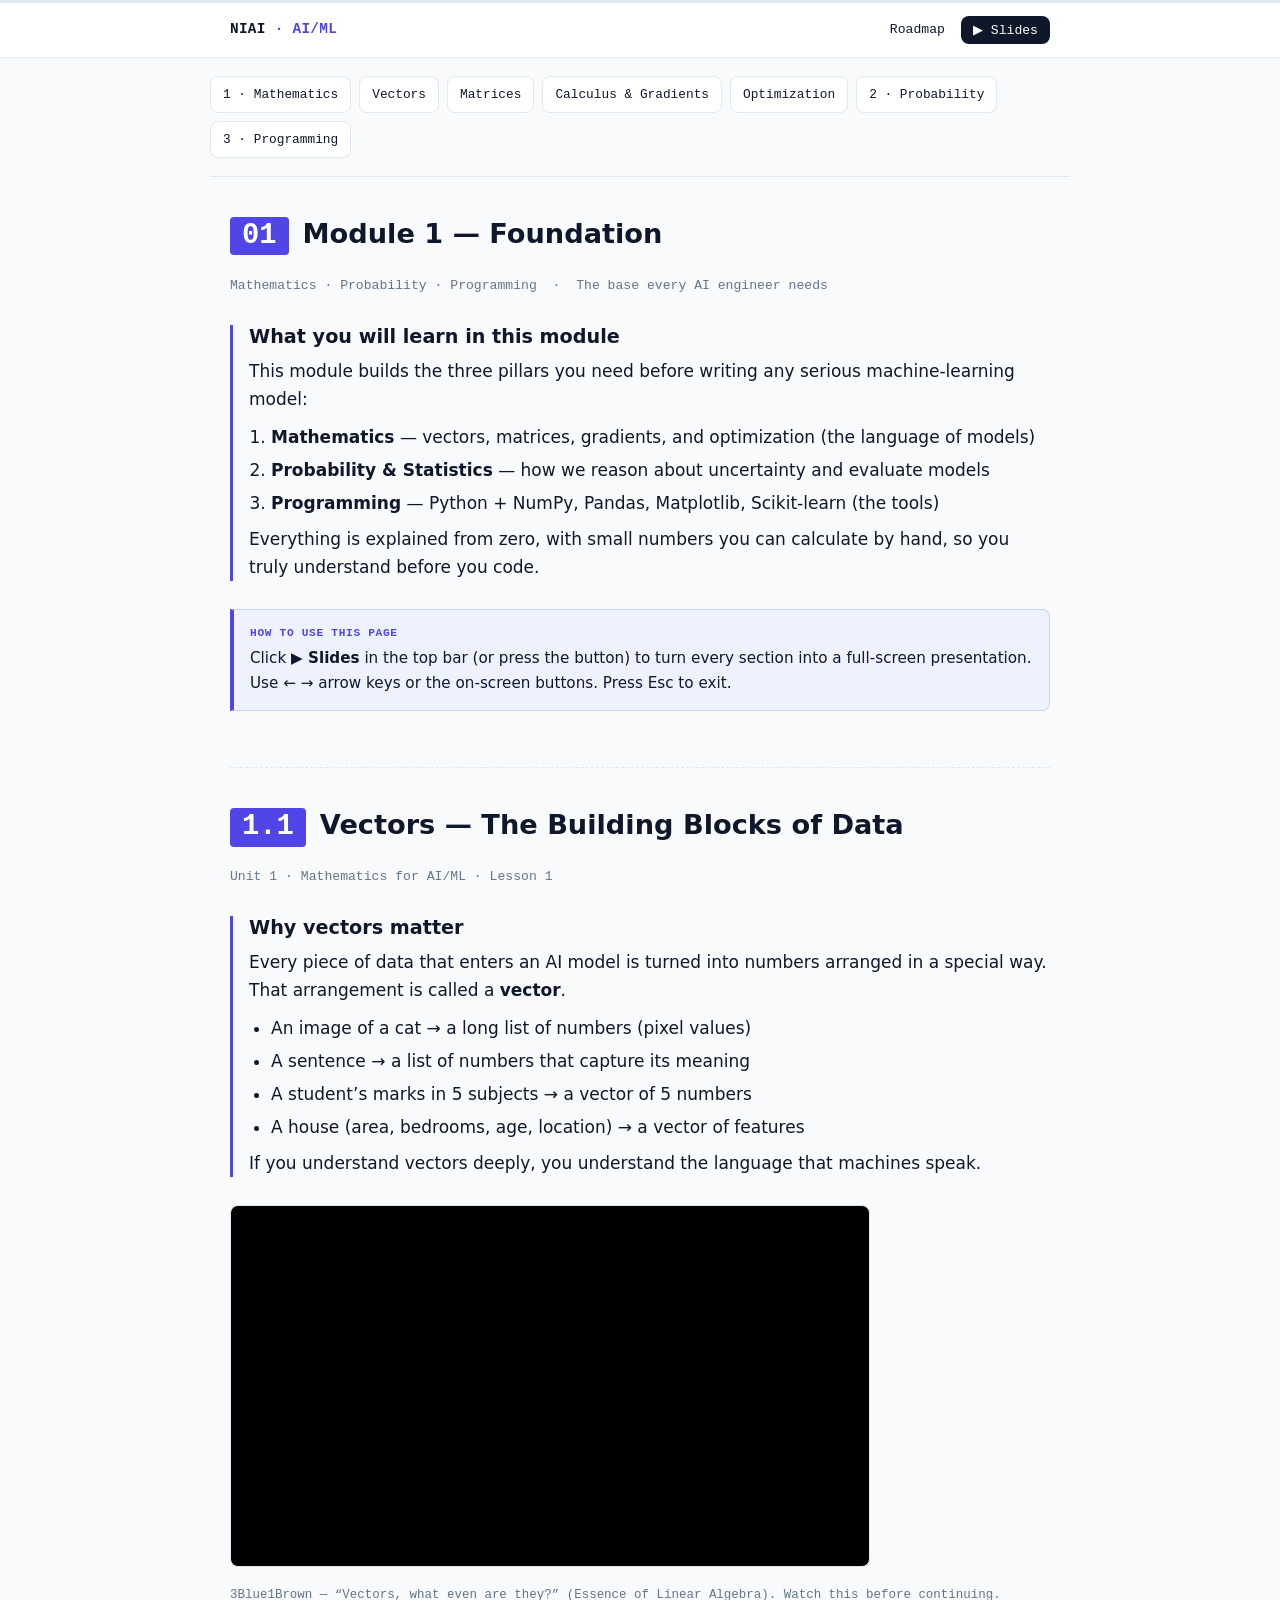
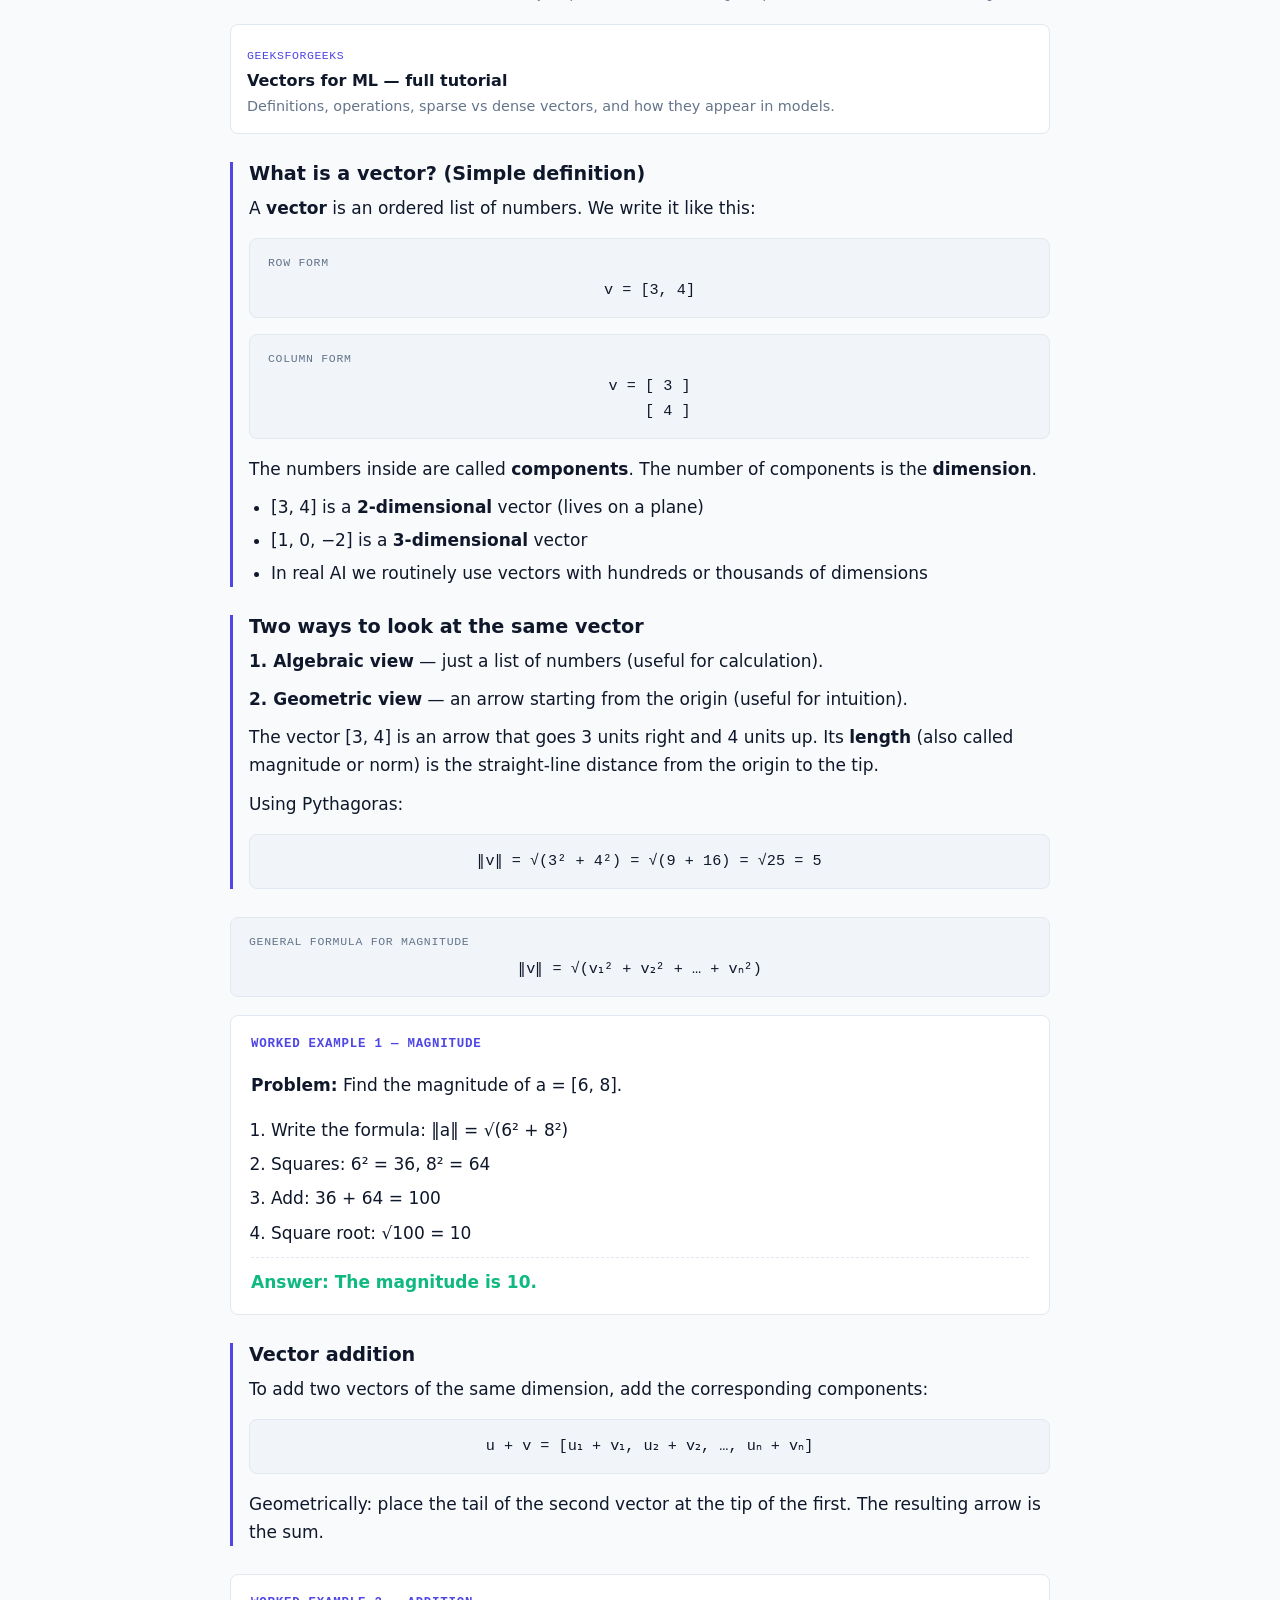
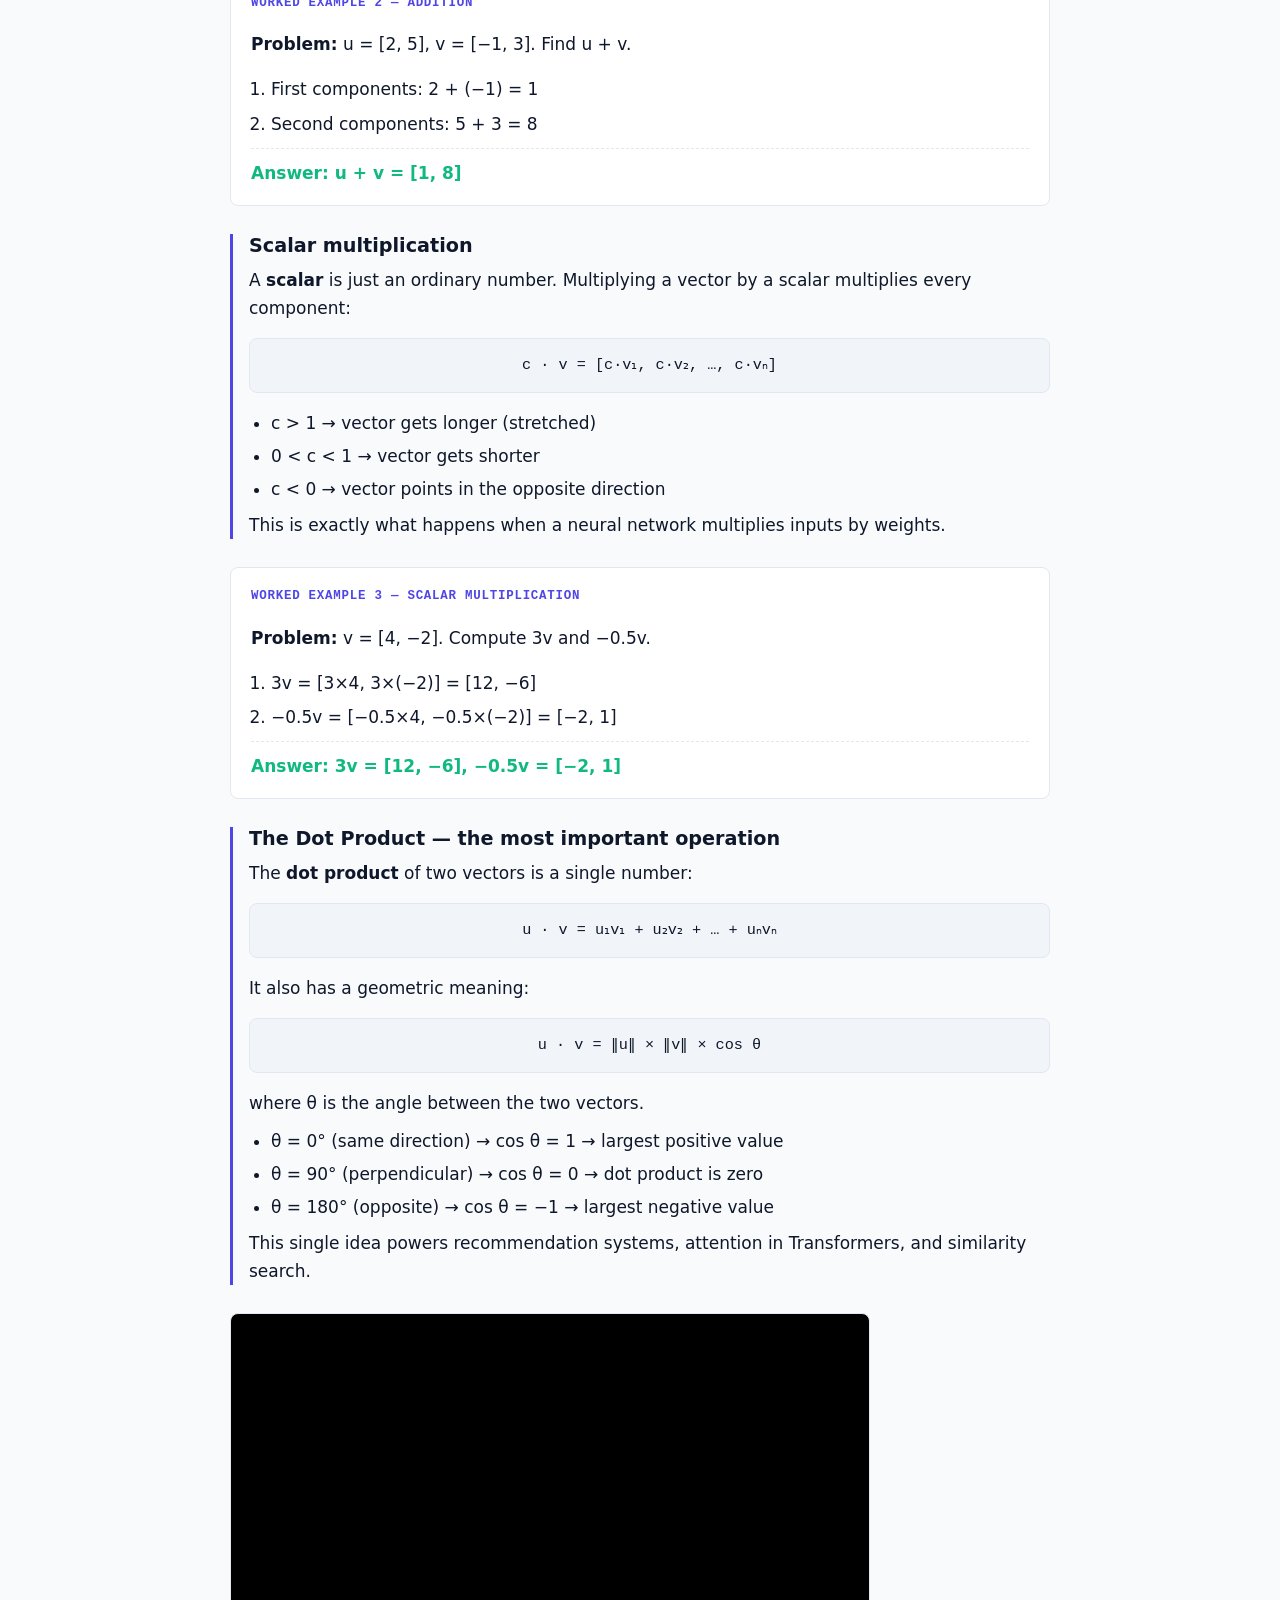
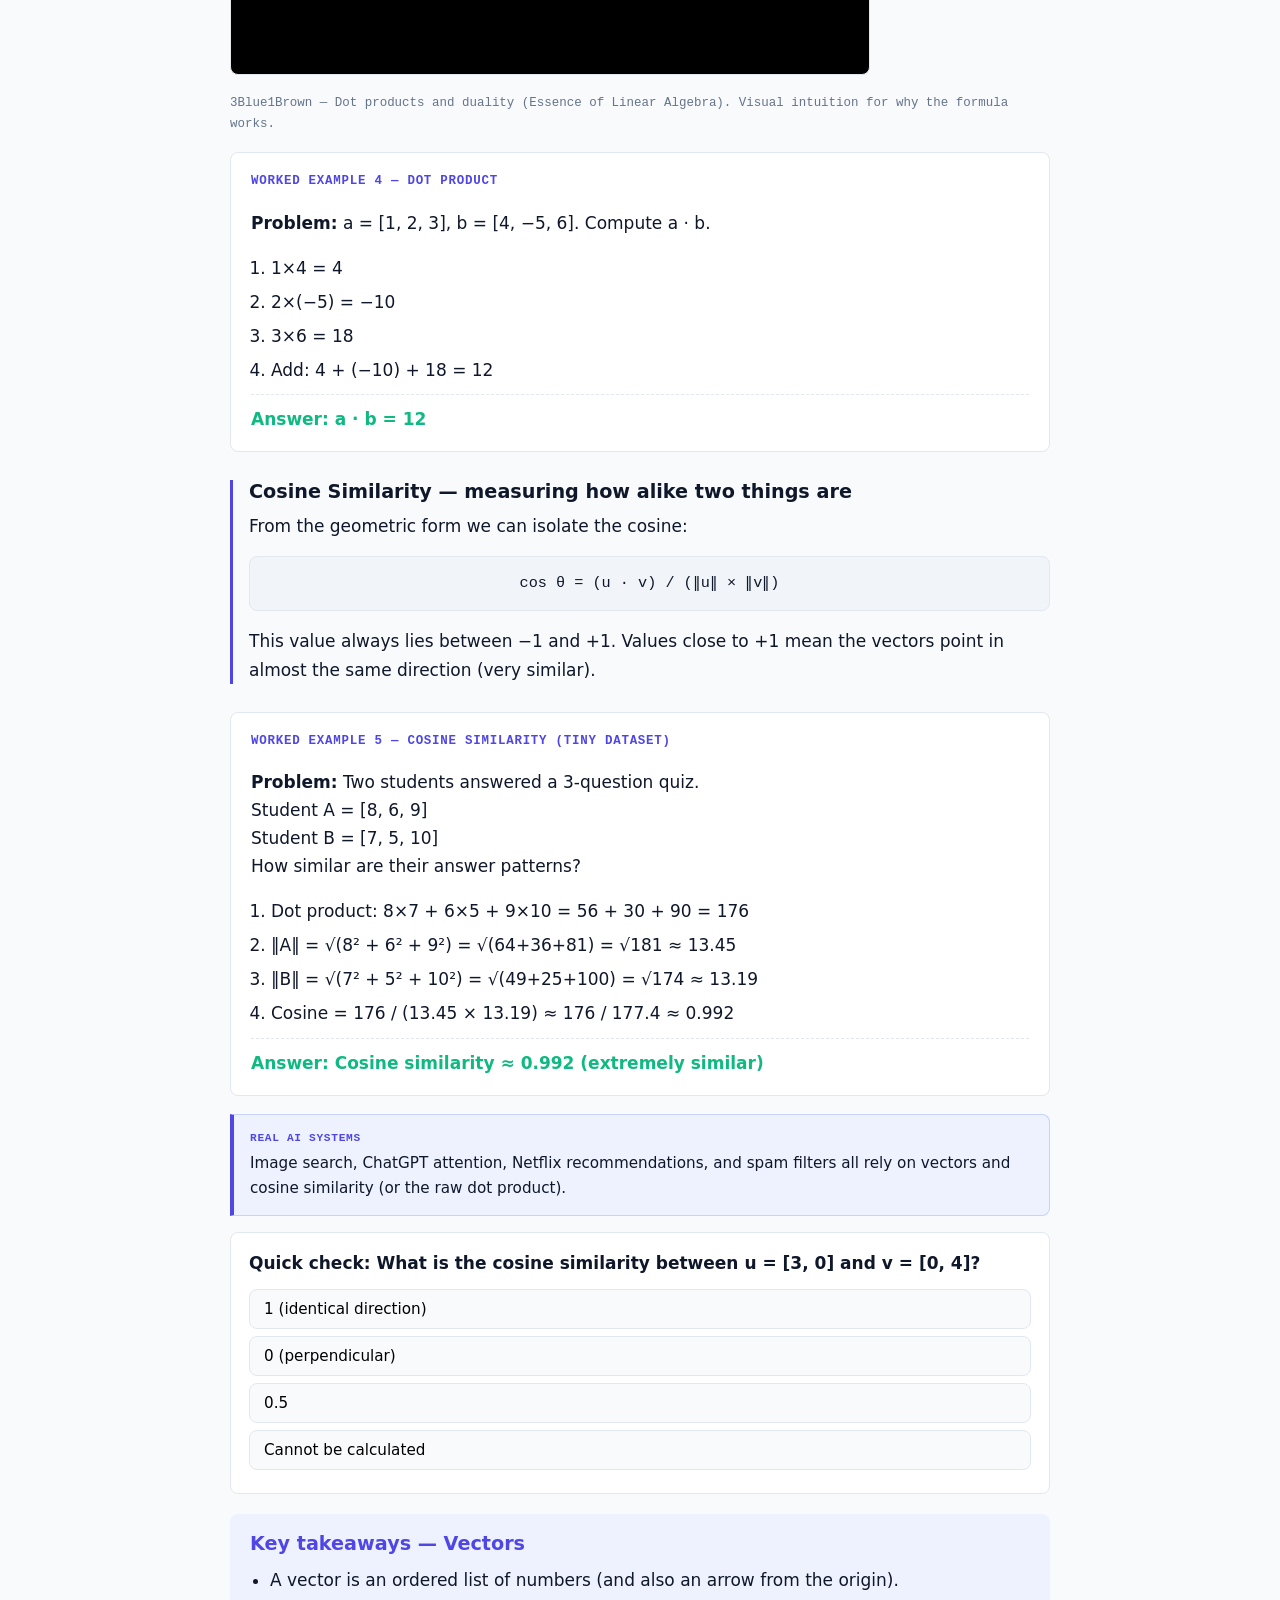
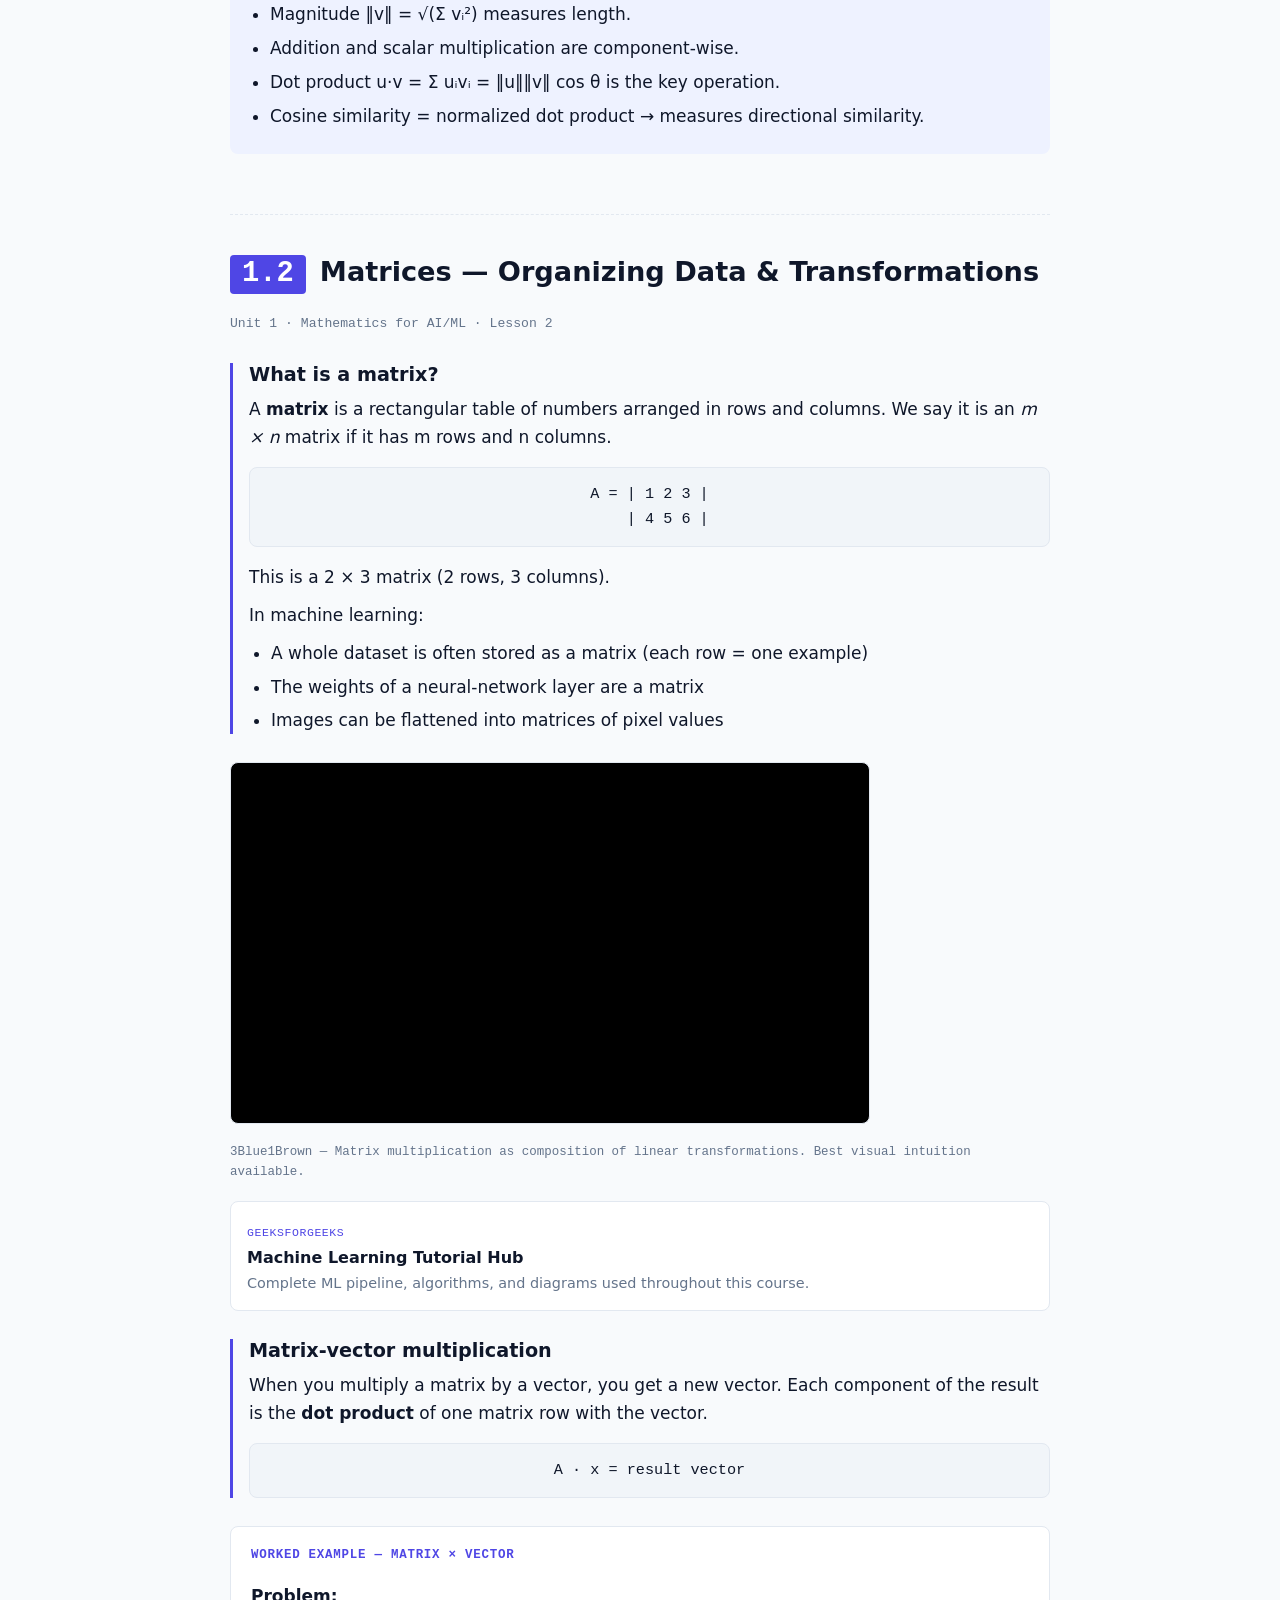
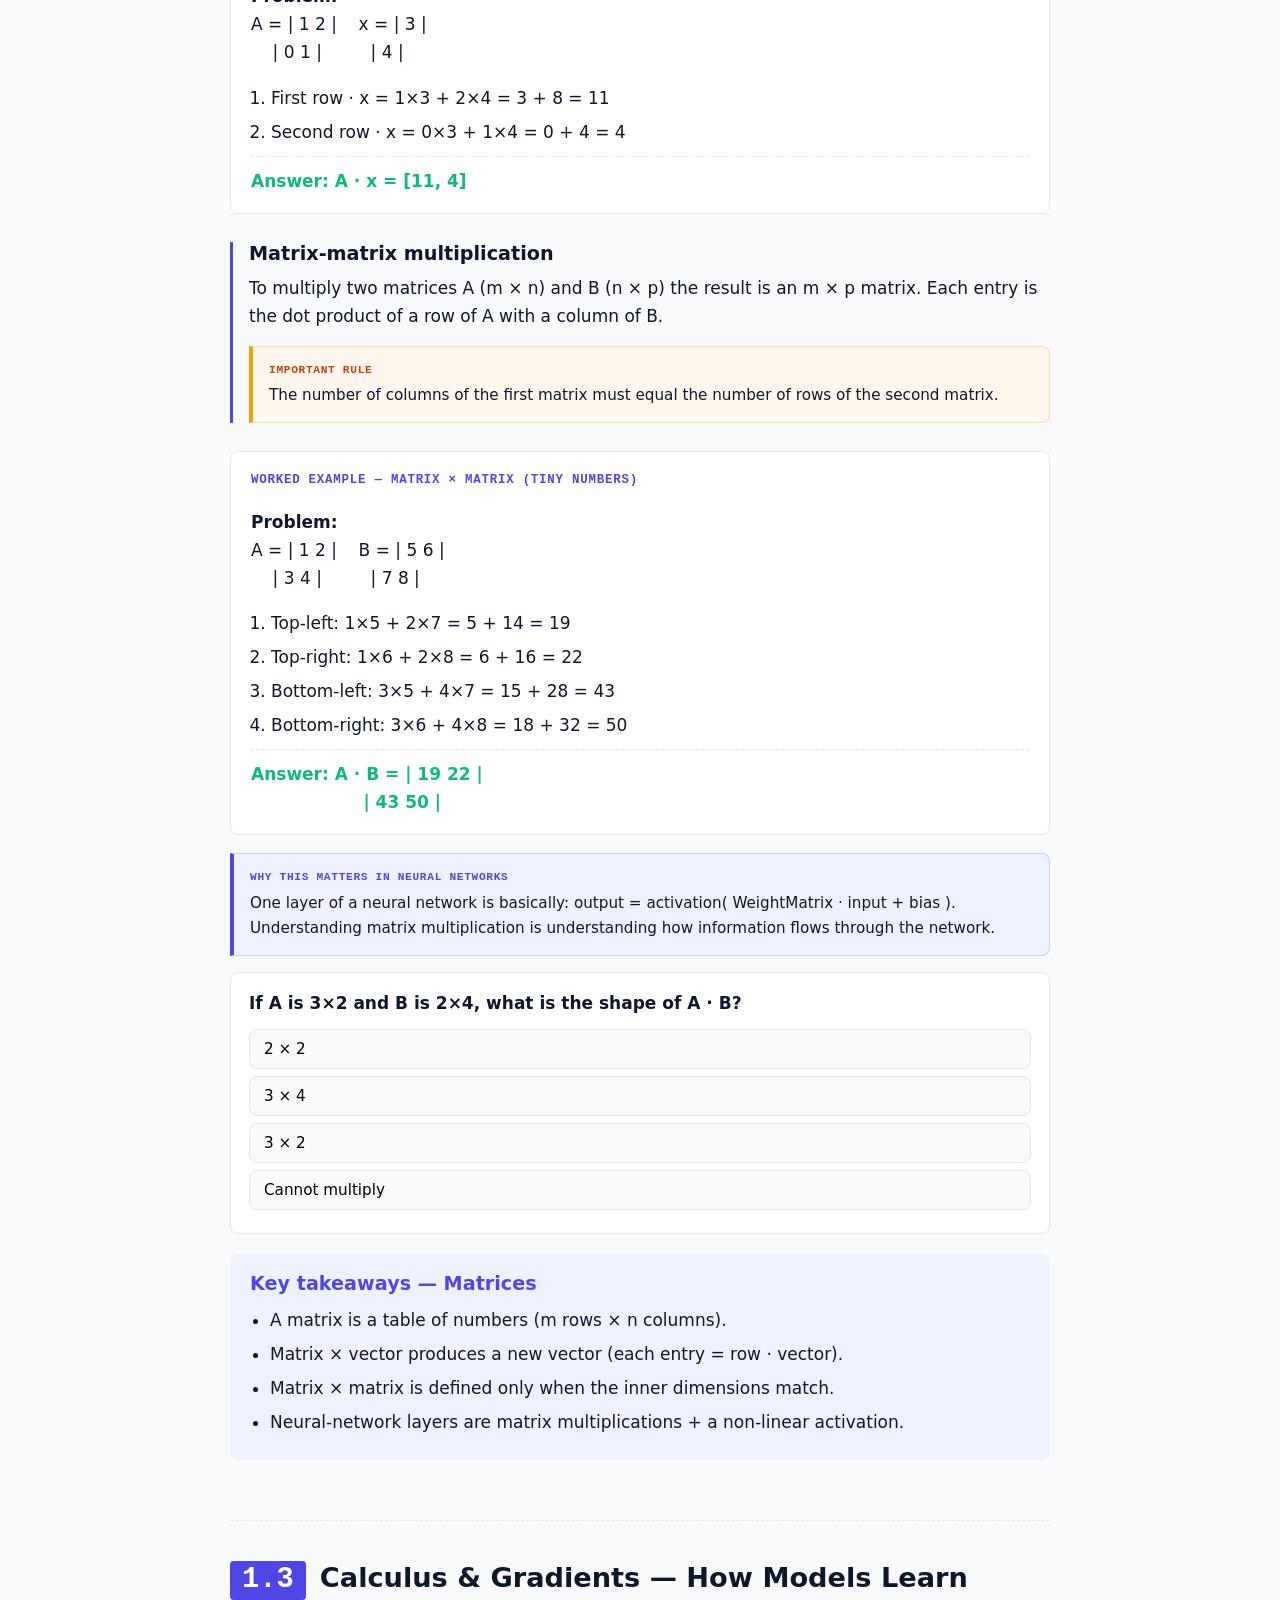
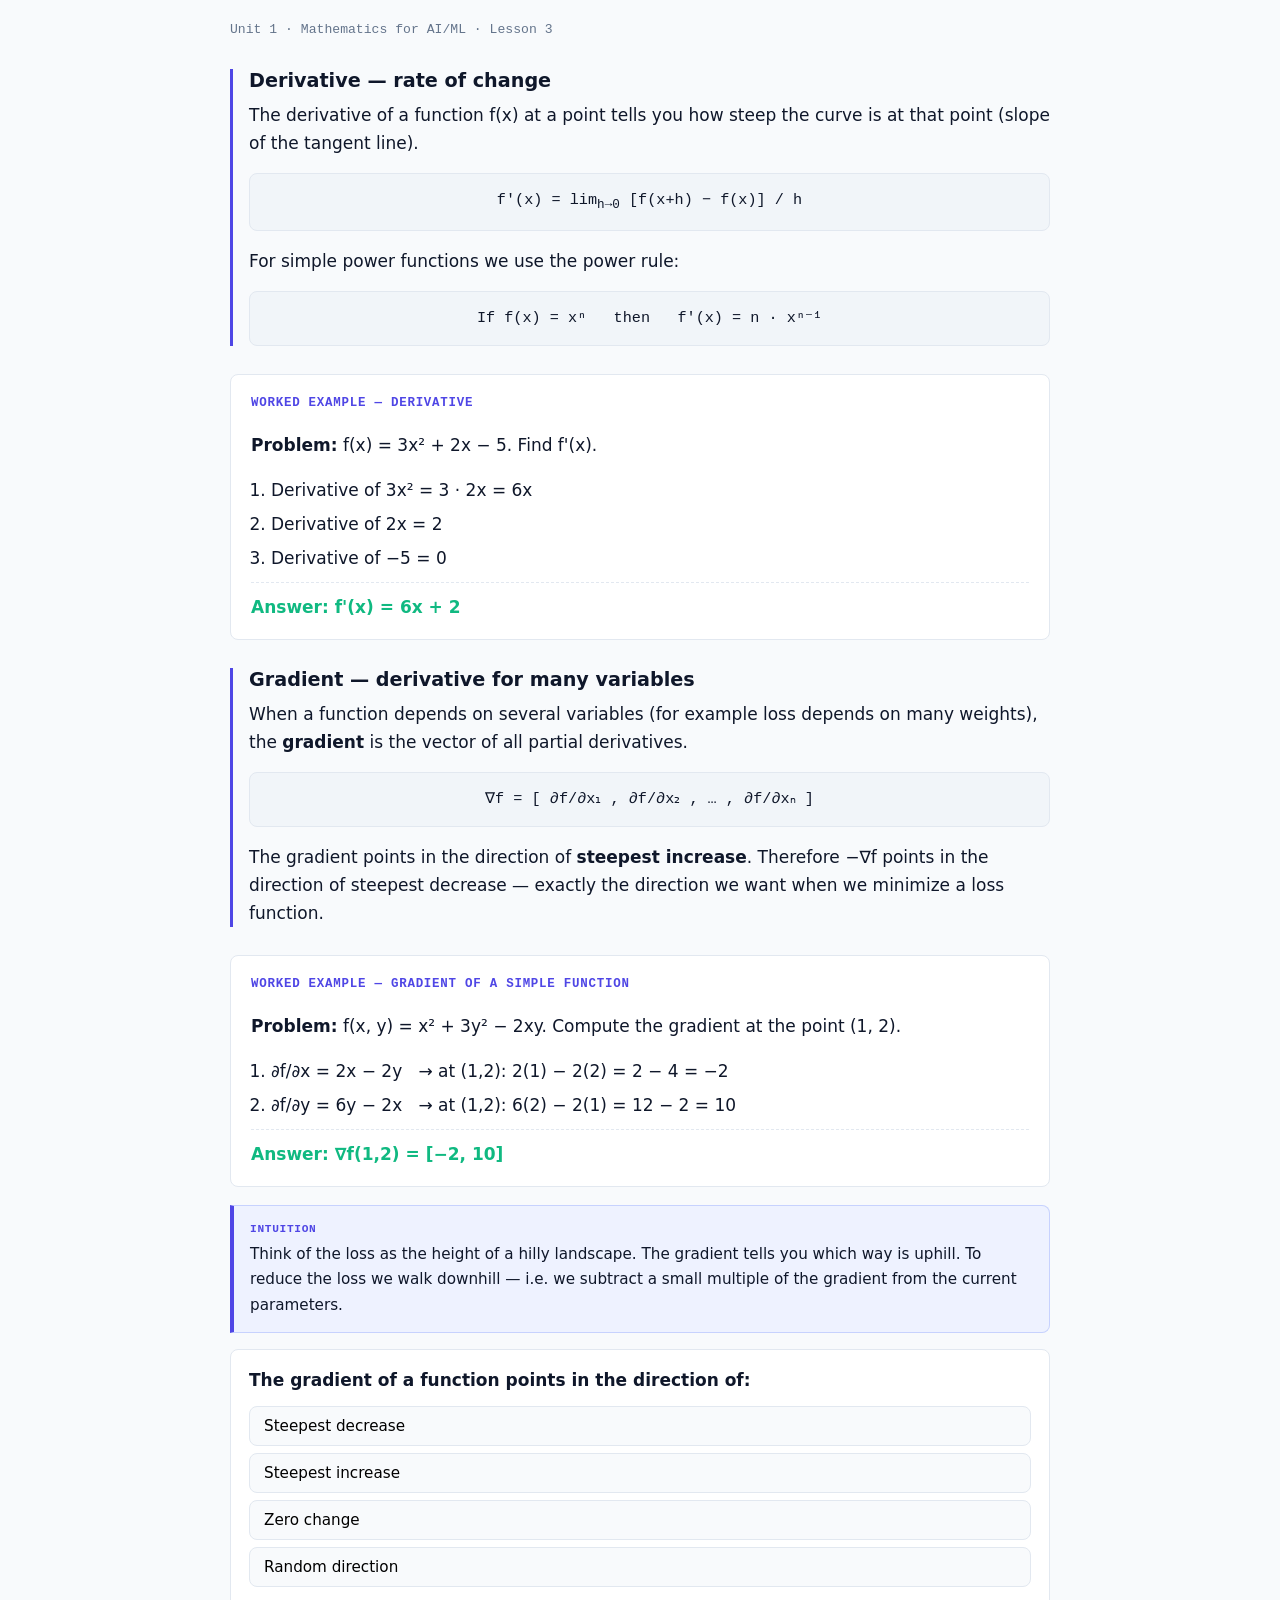
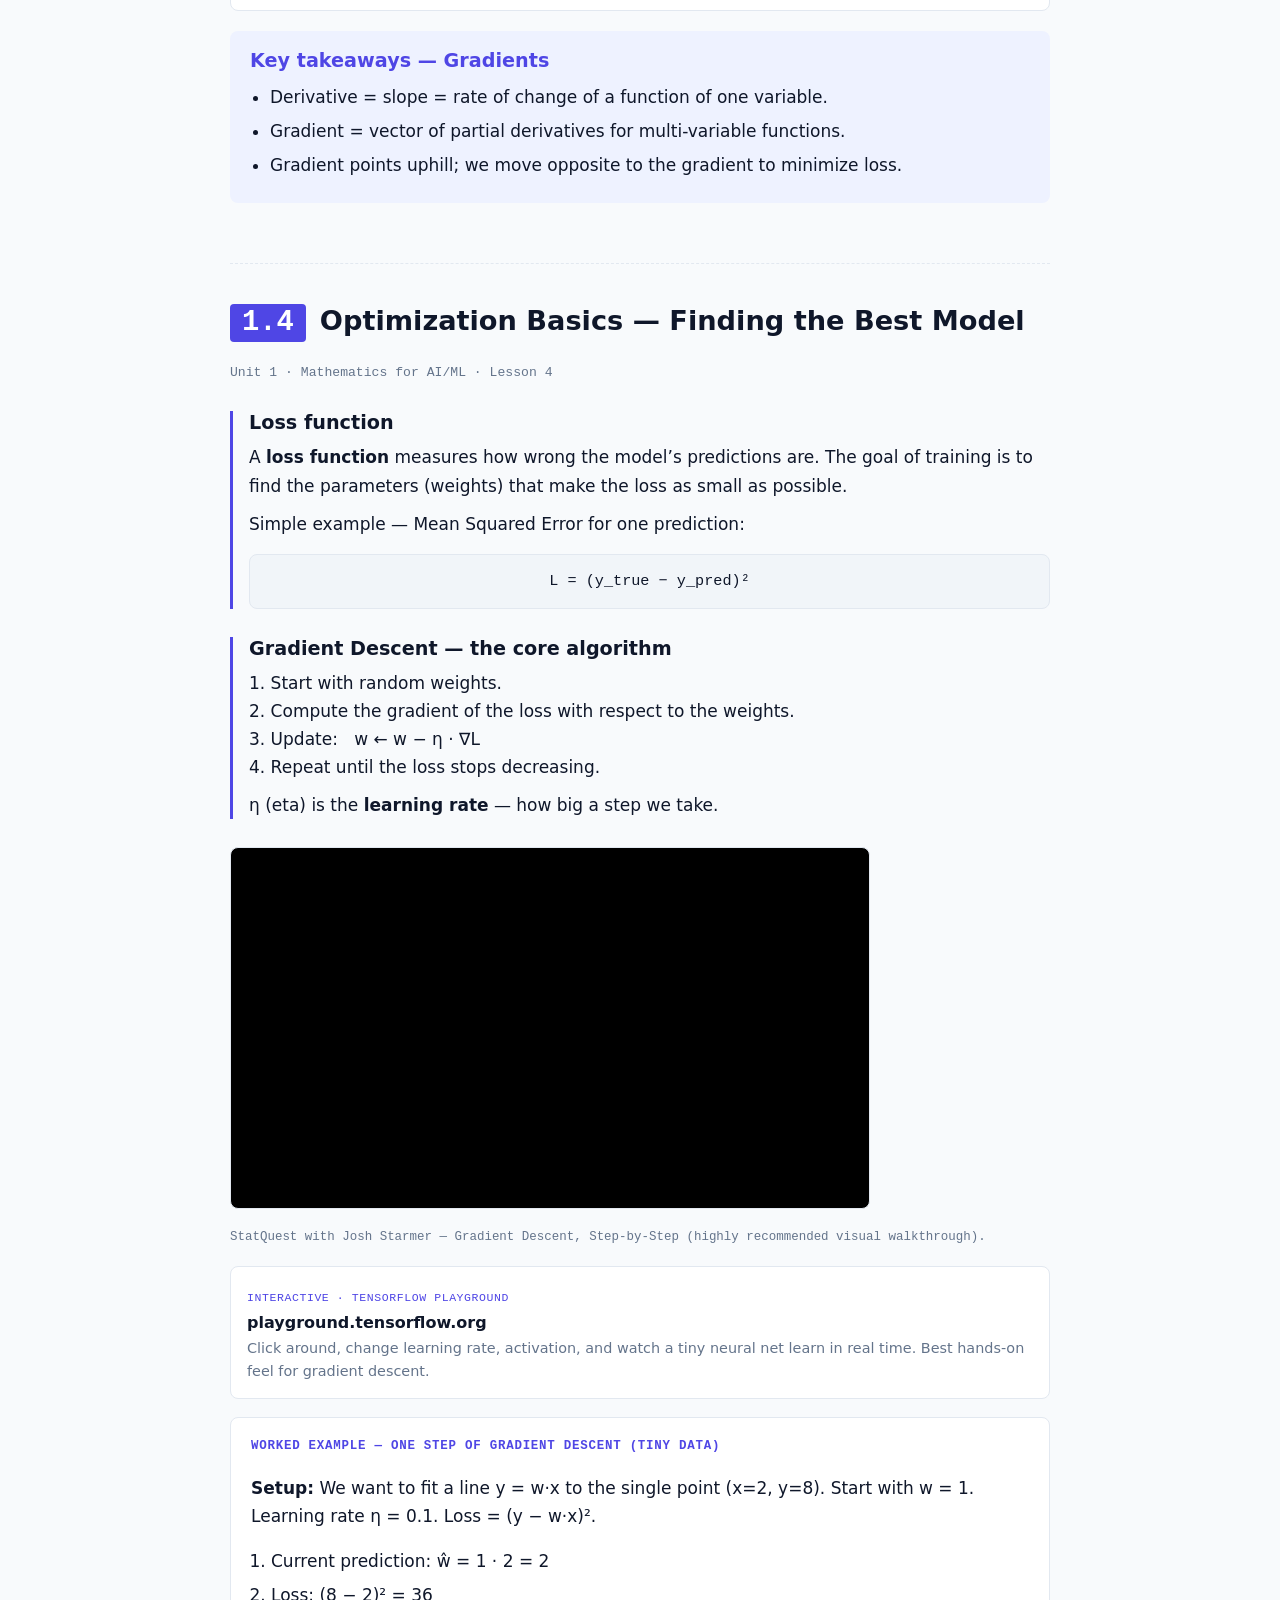
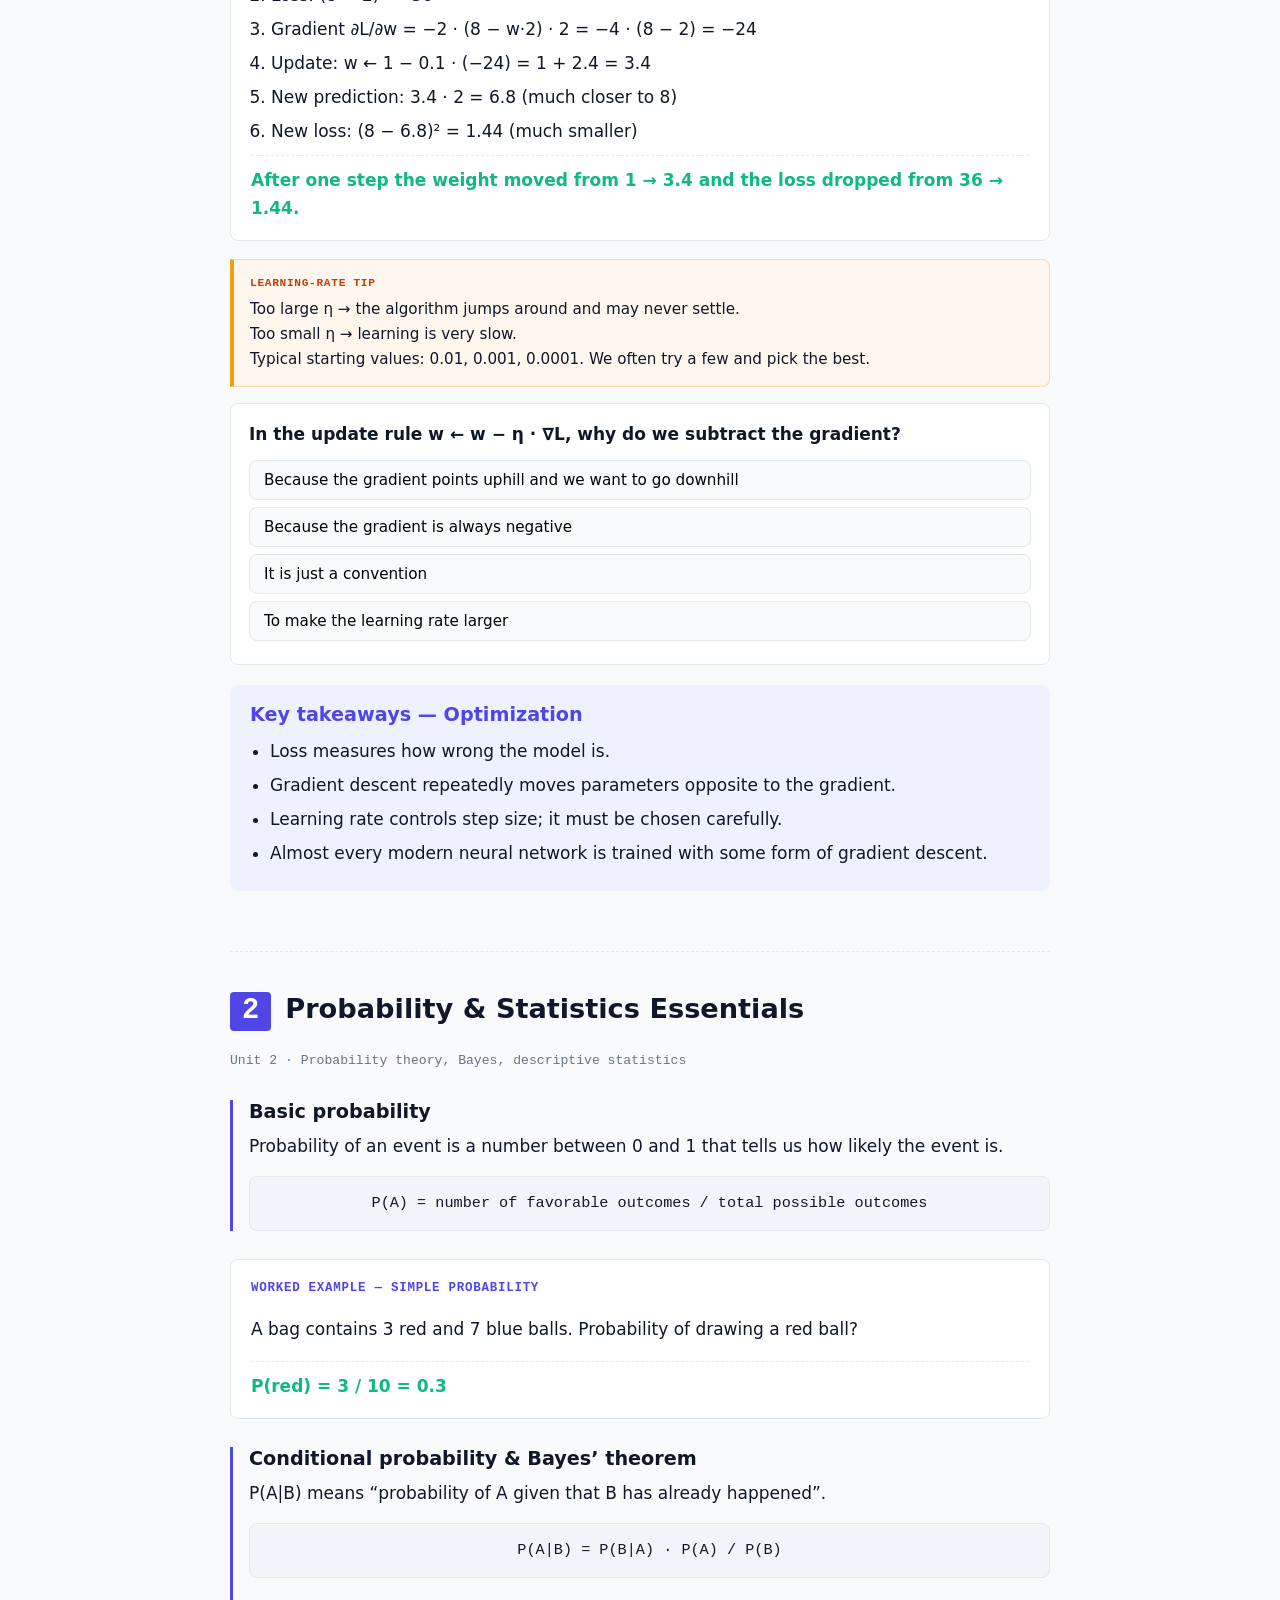
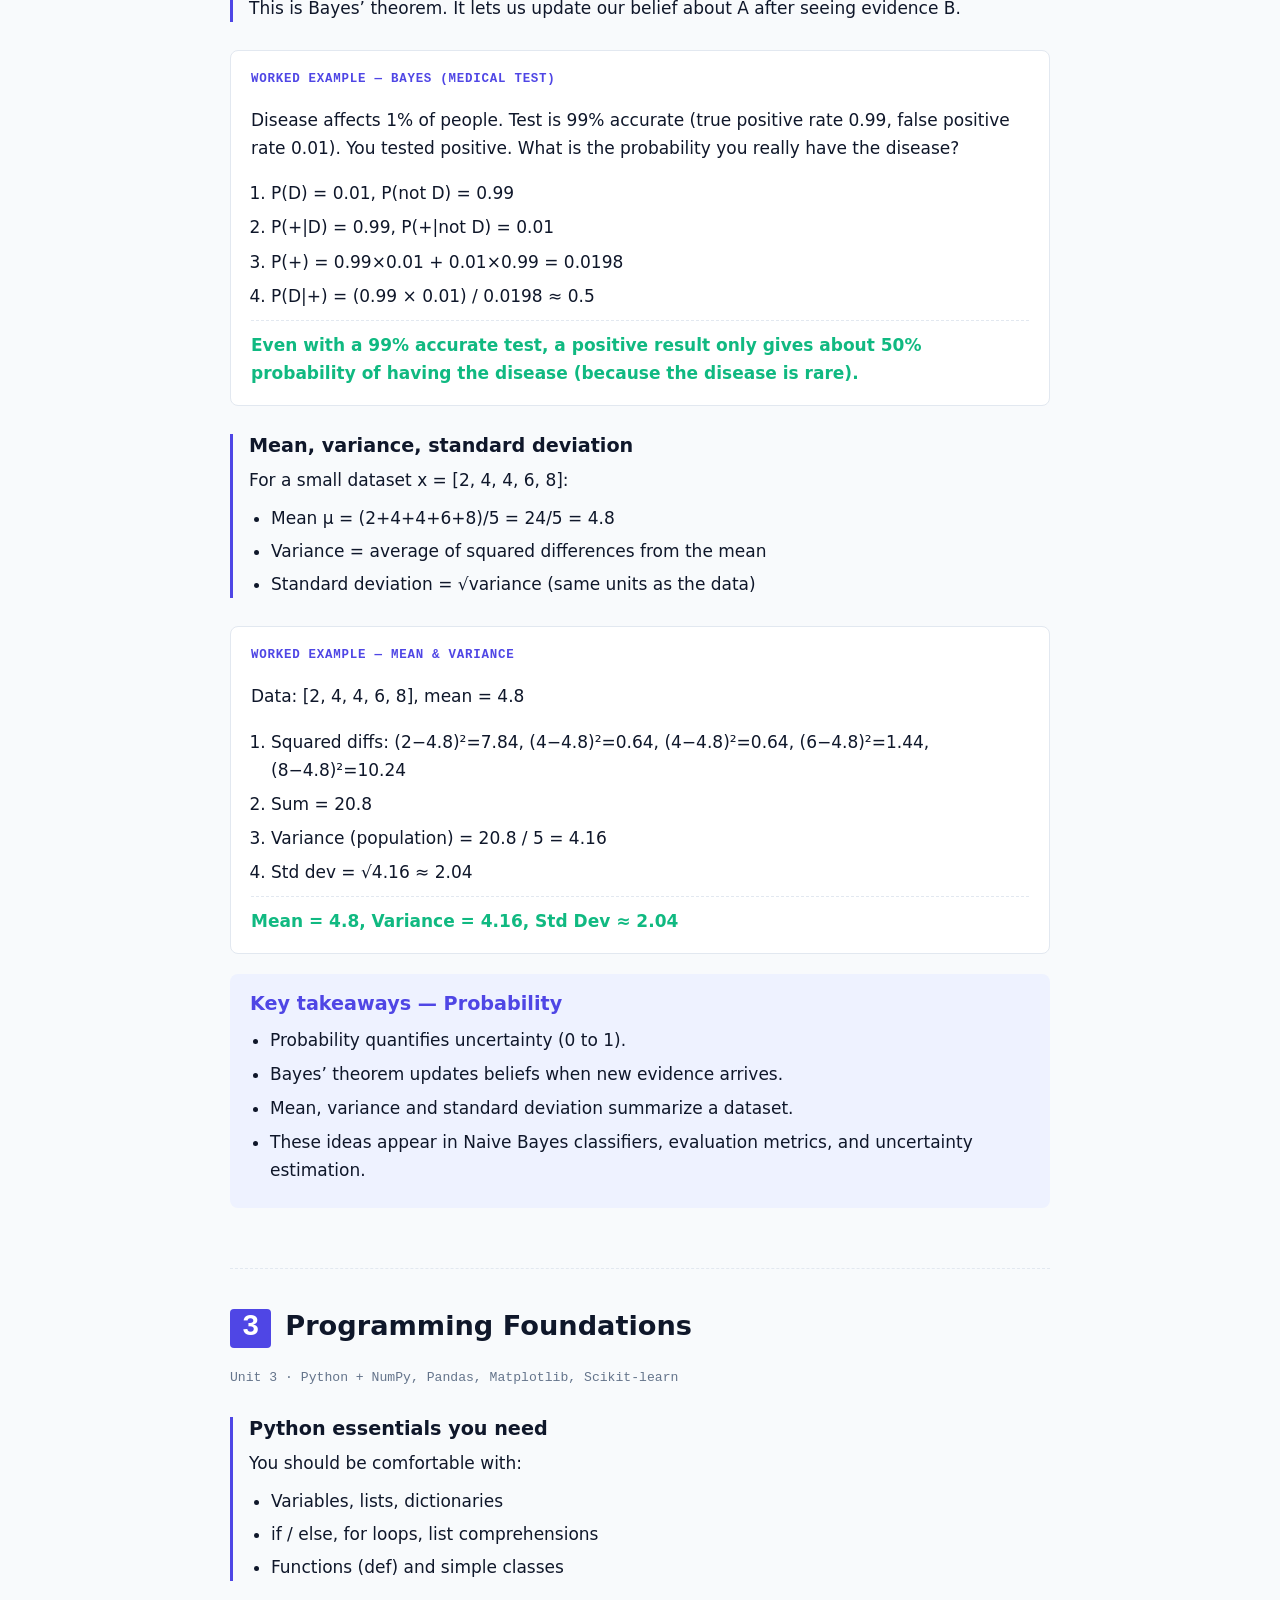
==== commit f8277391: "Add Module 2 (AI/ML & Cloud Platforms) and polish Module 1 + styles - New module2/index.html with fu" ====
--- a/module1/index.html
+++ b/module1/index.html
@@ -78,6 +78,17 @@
       <p>If you understand vectors deeply, you understand the language that machines speak.</p>
     </div>
 
+    <div class="video-embed">
+      <iframe src="https://www.youtube.com/embed/fNk_zzaMoSs" title="3Blue1Brown — Vectors" allowfullscreen loading="lazy"></iframe>
+    </div>
+    <p class="video-caption">3Blue1Brown — “Vectors, what even are they?” (Essence of Linear Algebra). Watch this before continuing.</p>
+
+    <a class="resource-card" href="https://www.geeksforgeeks.org/data-science/vectors-for-ml/" target="_blank" rel="noopener">
+      <span class="src">GeeksforGeeks</span>
+      <h4>Vectors for ML — full tutorial</h4>
+      <p>Definitions, operations, sparse vs dense vectors, and how they appear in models.</p>
+    </a>
+
     <div class="topic">
       <h3>What is a vector? (Simple definition)</h3>
       <p>A <strong>vector</strong> is an ordered list of numbers. We write it like this:</p>
@@ -186,6 +197,11 @@
       </ul>
       <p>This single idea powers recommendation systems, attention in Transformers, and similarity search.</p>
     </div>
+
+    <div class="video-embed">
+      <iframe src="https://www.youtube.com/embed/LyGKycYT2v0" title="3Blue1Brown — Dot products" allowfullscreen loading="lazy"></iframe>
+    </div>
+    <p class="video-caption">3Blue1Brown — Dot products and duality (Essence of Linear Algebra). Visual intuition for why the formula works.</p>
 
     <div class="worked">
       <div class="title">Worked Example 4 — Dot Product</div>
@@ -272,6 +288,17 @@
       </ul>
     </div>
 
+    <div class="video-embed">
+      <iframe src="https://www.youtube.com/embed/kYB8IZa5AuE" title="3Blue1Brown — Matrices as linear transformations" allowfullscreen loading="lazy"></iframe>
+    </div>
+    <p class="video-caption">3Blue1Brown — Matrix multiplication as composition of linear transformations. Best visual intuition available.</p>
+
+    <a class="resource-card" href="https://www.geeksforgeeks.org/machine-learning/machine-learning/" target="_blank" rel="noopener">
+      <span class="src">GeeksforGeeks</span>
+      <h4>Machine Learning Tutorial Hub</h4>
+      <p>Complete ML pipeline, algorithms, and diagrams used throughout this course.</p>
+    </a>
+
     <div class="topic">
       <h3>Matrix-vector multiplication</h3>
       <p>When you multiply a matrix by a vector, you get a new vector. Each component of the result is the <strong>dot product</strong> of one matrix row with the vector.</p>
@@ -437,6 +464,17 @@
          4. Repeat until the loss stops decreasing.</p>
       <p>η (eta) is the <strong>learning rate</strong> — how big a step we take.</p>
     </div>
+
+    <div class="video-embed">
+      <iframe src="https://www.youtube.com/embed/sDv4f4s2SB8" title="StatQuest — Gradient Descent Step-by-Step" allowfullscreen loading="lazy"></iframe>
+    </div>
+    <p class="video-caption">StatQuest with Josh Starmer — Gradient Descent, Step-by-Step (highly recommended visual walkthrough).</p>
+
+    <a class="resource-card" href="https://playground.tensorflow.org" target="_blank" rel="noopener">
+      <span class="src">Interactive · TensorFlow Playground</span>
+      <h4>playground.tensorflow.org</h4>
+      <p>Click around, change learning rate, activation, and watch a tiny neural net learn in real time. Best hands-on feel for gradient descent.</p>
+    </a>
 
     <div class="worked">
       <div class="title">Worked Example — One step of gradient descent (tiny data)</div>
--- a/assets/css/style.css
+++ b/assets/css/style.css
@@ -318,6 +318,51 @@
 body.slide-mode .slide-exit { display: block; }
 .slide-exit:hover { background: var(--danger); border-color: var(--danger); }
 
+/* Video embeds */
+.video-embed {
+  position: relative;
+  width: 100%;
+  max-width: 640px;
+  padding-bottom: min(56.25%, 360px);
+  height: 0;
+  overflow: hidden;
+  margin: 18px 0;
+  border: 1px solid var(--line);
+  border-radius: var(--radius);
+  background: #000;
+}
+.video-embed iframe {
+  position: absolute; top: 0; left: 0;
+  width: 100%; height: 100%; border: 0;
+}
+.video-caption {
+  font-family: var(--font-mono);
+  font-size: 0.78rem;
+  color: var(--muted);
+  margin-top: 6px;
+  margin-bottom: 18px;
+}
+.resource-card {
+  display: block;
+  background: var(--card);
+  border: 1px solid var(--line);
+  border-radius: var(--radius);
+  padding: 14px 16px;
+  margin: 12px 0;
+  text-decoration: none;
+  color: var(--ink);
+}
+.resource-card:hover { border-color: var(--primary); }
+.resource-card .src {
+  font-family: var(--font-mono);
+  font-size: 0.72rem;
+  color: var(--primary);
+  text-transform: uppercase;
+  letter-spacing: 0.05em;
+}
+.resource-card h4 { margin: 4px 0; font-size: 1rem; }
+.resource-card p { margin: 0; font-size: 0.9rem; color: var(--muted); }
+
 /* Footer */
 footer {
   padding: 40px 0 50px;
